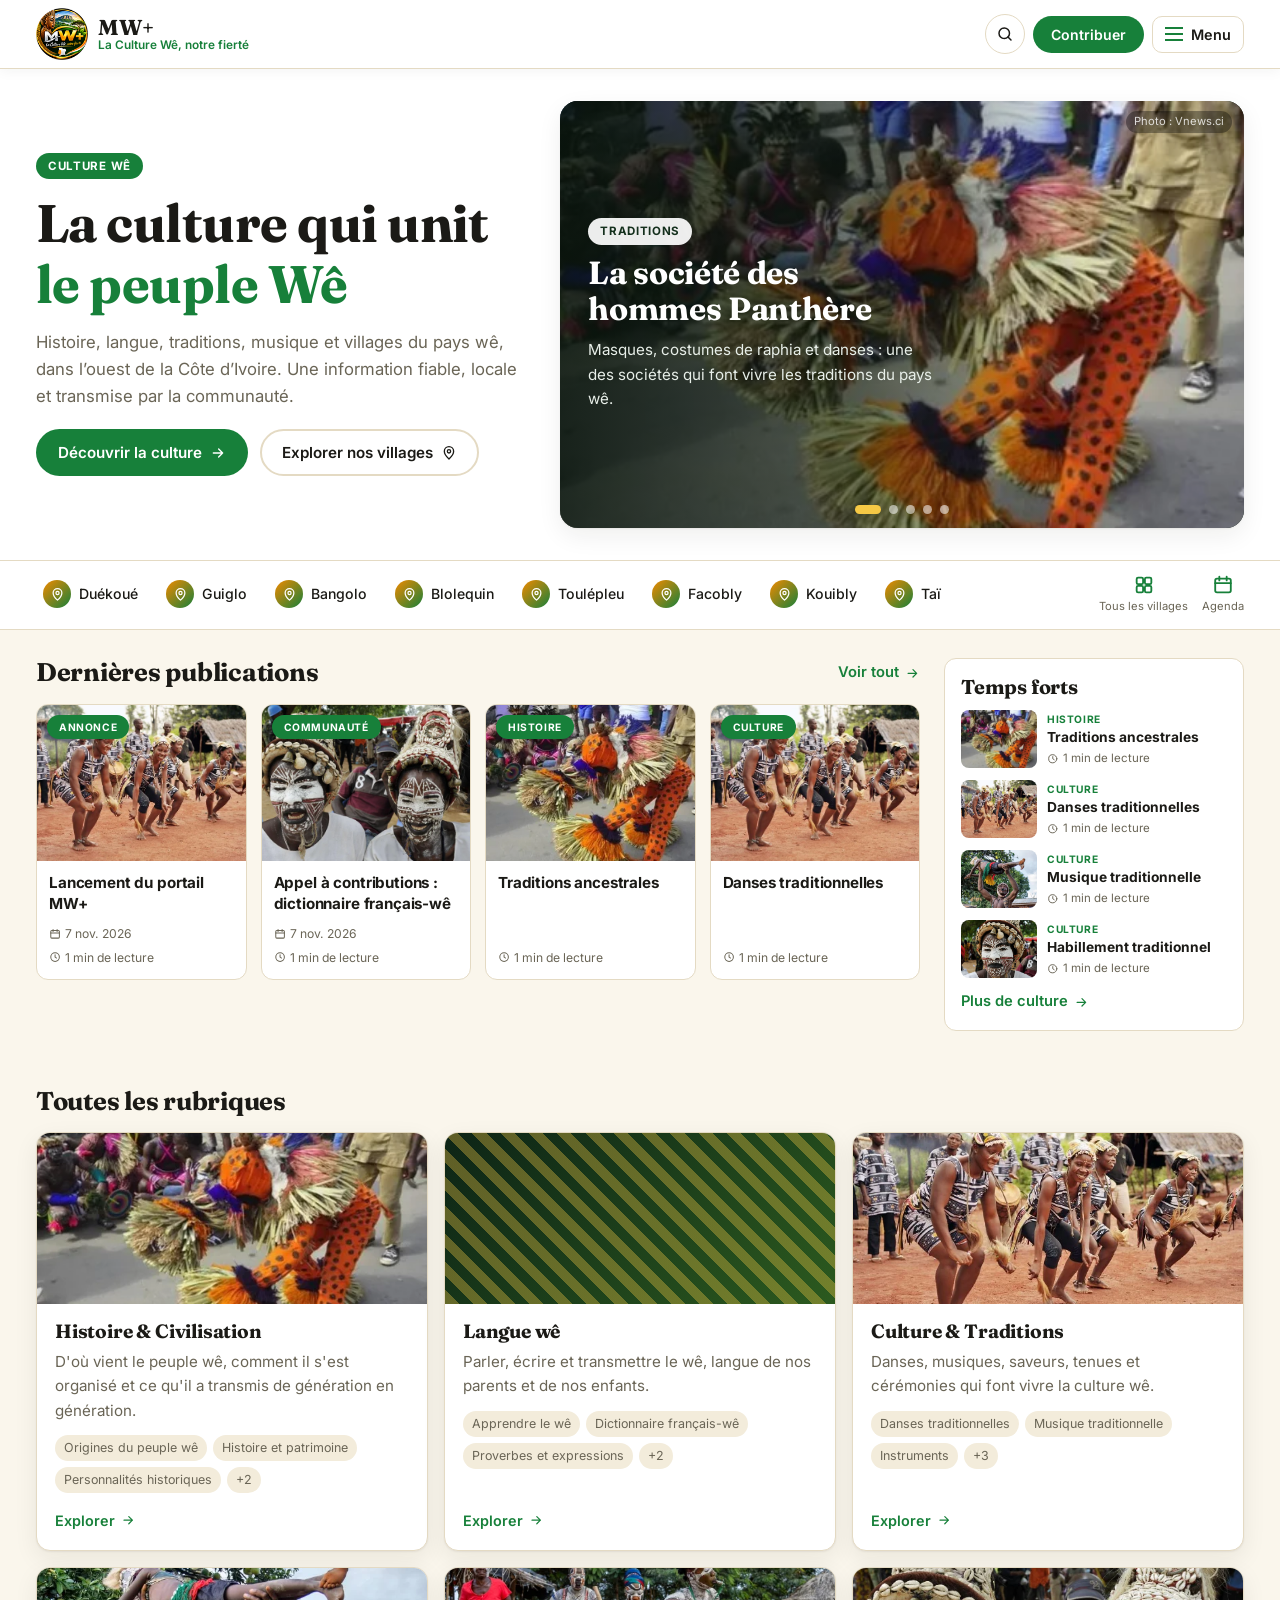
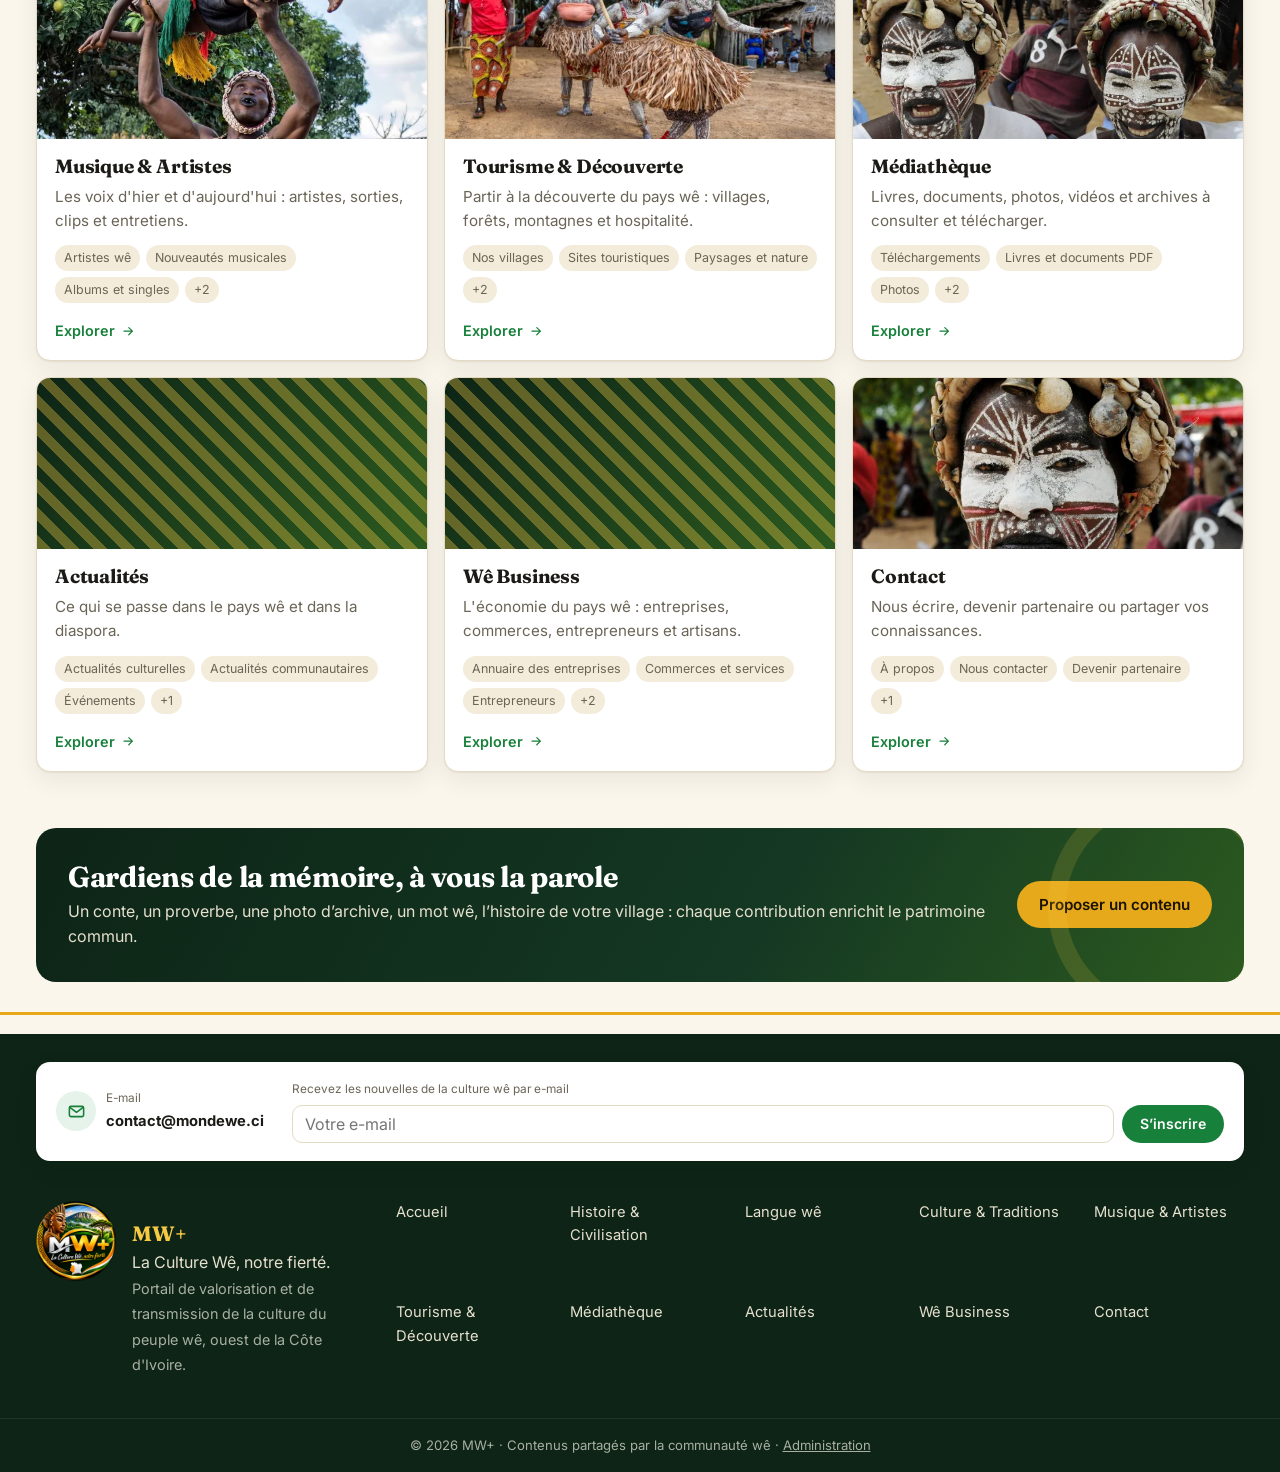
==== index.html @ 01a02a0d "Site MW+ — La Culture Wê, notre fierté Portail culturel du peuple wê, séparé de l'application Histoi" ====
<!doctype html>
<html lang="fr">
<head>
  <meta charset="utf-8">
  <meta name="viewport" content="width=device-width, initial-scale=1">
  <title>MW+ · Portail culturel wê</title>
  <meta name="description" content="MW+ — La Culture Wê, notre fierté. Histoire, langue, traditions, musique, tourisme, médiathèque, actualités et annuaire du peuple wê de Côte d'Ivoire.">
  <meta name="theme-color" content="#17703a">
  <meta property="og:title" content="MW+ · Portail culturel wê">
  <meta property="og:description" content="La Culture Wê, notre fierté.">
  <meta property="og:image" content="assets/logo-512.png">
  <link rel="icon" type="image/png" href="assets/logo-96.png">
  <link rel="apple-touch-icon" href="assets/logo-192.png">
  <link rel="manifest" href="manifest.webmanifest">
  <link rel="preconnect" href="https://fonts.googleapis.com">
  <link rel="preconnect" href="https://fonts.gstatic.com" crossorigin>
  <link href="https://fonts.googleapis.com/css2?family=Fraunces:opsz,wght@9..144,600;9..144,800&family=Inter:wght@400;500;600;700&display=swap" rel="stylesheet">
  <link rel="stylesheet" href="styles.css">
</head>
<body>
  <a class="skip" href="#main">Aller au contenu</a>

  <header class="topbar">
    <div class="topbar__inner">
      <a class="brand" href="#accueil" aria-label="MW+, retour à l’accueil">
        <img src="assets/logo-96.png" alt="" width="52" height="52">
        <span class="brand__text"><strong>MW+</strong><small>La Culture Wê, notre fierté</small></span>
      </a>
      <nav id="nav" class="nav" aria-label="Menu principal"></nav>
      <div class="topbar__actions">
        <a class="icon-btn" href="#recherche" aria-label="Rechercher sur le site"><svg viewBox="0 0 24 24" aria-hidden="true"><circle cx="11" cy="11" r="7"/><path d="m20 20-4-4"/></svg></a>
        <a class="btn btn--brand btn--sm topbar__cta" href="#contact--proposer">Contribuer</a>
        <button class="menu-btn" aria-expanded="false" aria-controls="nav" type="button">
          <span class="menu-btn__bars" aria-hidden="true"></span><span class="menu-btn__label">Menu</span>
        </button>
      </div>
    </div>
  </header>

  <main id="main" tabindex="-1"></main>

  <footer class="footer">
    <div class="wrap"><div class="contactbar" id="contactbar"></div></div>
    <div class="footer__inner">
      <div class="footer__brand">
        <img src="assets/logo-192.png" alt="Logo MW+" width="96" height="96" loading="lazy">
        <p><strong>MW+</strong><br>La Culture Wê, notre fierté.<br><span class="muted">Portail de valorisation et de transmission de la culture du peuple wê, ouest de la Côte d'Ivoire.</span></p>
      </div>
      <div class="footer__links" id="footer-links"></div>
    </div>
    <p class="footer__copy">© <span id="year"></span> MW+ · Contenus partagés par la communauté wê · <a href="admin/">Administration</a></p>
  </footer>

  <!-- Déclaration des formulaires pour Netlify Forms (les vrais formulaires sont affichés par app.js) -->
  <div hidden>
    <form name="contact" data-netlify="true" netlify-honeypot="bot-field"><input name="bot-field"><input name="nom"><input name="email"><input name="sujet"><textarea name="message"></textarea></form>
    <form name="partenaire" data-netlify="true" netlify-honeypot="bot-field"><input name="bot-field"><input name="structure"><input name="contact"><input name="email"><input name="telephone"><input name="partenariat"><input name="ville"><textarea name="projet"></textarea></form>
    <form name="contenu" data-netlify="true" netlify-honeypot="bot-field"><input name="bot-field"><input name="nom"><input name="contact"><input name="sujet"><input name="rubrique"><input name="village"><input name="source"><textarea name="contribution"></textarea><input name="accord"></form>
    <form name="newsletter" data-netlify="true" netlify-honeypot="bot-field"><input name="bot-field"><input name="email"></form>
  </div>

  <script src="app.js"></script>
</body>
</html>
---- styles.css ----
/* MW+ · Portail culturel wê — couleurs tirées du logo :
   vert forêt, or, orange-blanc-vert de la Côte d'Ivoire, bois sculpté. */
:root {
  --forest: #0d2416;
  --forest-2: #143823;
  --green: #1f8a3a;
  --gold: #e7a91c;
  --gold-2: #f6c945;
  --orange: #f08a00;
  --wood: #8a4b22;

  --bg: #faf6ec;
  --surface: #ffffff;
  --surface-2: #f3ecdb;
  --text: #1b1a16;
  --muted: #6a6556;
  --line: #e4dac3;
  --accent: #a86a00;      /* or lisible sur fond clair */
  --link: #17703a;
  --brand: #17803a;        /* vert d’action, comme le vert du logo */
  --brand-soft: #e6f3ea;
  --on-brand: #ffffff;
  --header: #ffffff;
  --shadow: 0 1px 2px rgba(30, 24, 8, .06), 0 8px 24px rgba(30, 24, 8, .07);
  --radius: 14px;
  --maxw: 1240px;
  --serif: "Fraunces", Georgia, serif;
  --sans: "Inter", system-ui, -apple-system, "Segoe UI", Roboto, sans-serif;
}
@media (prefers-color-scheme: dark) {
  :root:not([data-theme="light"]) {
    --bg: #0b1710; --surface: #12241a; --surface-2: #183022; --text: #f1ecdf;
    --muted: #a8b0a2; --line: #26402f; --accent: #f6c945; --link: #7fd49a;
    --shadow: 0 1px 2px rgba(0,0,0,.3), 0 10px 30px rgba(0,0,0,.25);
    --brand: #2f9e52; --brand-soft: #173523; --on-brand: #ffffff; --header: #0f1f15; color-scheme: dark;
  }
}
:root[data-theme="dark"] {
  --bg: #0b1710; --surface: #12241a; --surface-2: #183022; --text: #f1ecdf;
  --muted: #a8b0a2; --line: #26402f; --accent: #f6c945; --link: #7fd49a;
  --shadow: 0 1px 2px rgba(0,0,0,.3), 0 10px 30px rgba(0,0,0,.25);
    --brand: #2f9e52; --brand-soft: #173523; --on-brand: #ffffff; --header: #0f1f15; color-scheme: dark;
}

* { box-sizing: border-box; }
html { scroll-behavior: smooth; -webkit-text-size-adjust: 100%; }
body {
  margin: 0; background: var(--bg); color: var(--text);
  font: 16px/1.6 var(--sans); overflow-x: hidden;
}
img { max-width: 100%; height: auto; display: block; }
a { color: var(--link); }
h1, h2, h3 { font-family: var(--serif); line-height: 1.15; margin: 0 0 .5em; letter-spacing: -.01em; }
.muted { color: var(--muted); }
.skip { position: absolute; left: -999px; top: 8px; background: var(--gold); color: #000; padding: 8px 12px; z-index: 100; border-radius: 8px; }
.skip:focus { left: 8px; }
:focus-visible { outline: 3px solid var(--gold); outline-offset: 2px; }

/* Bande de motifs (inspirée de la frise du logo) */
.band {
  height: 8px;
  background:
    linear-gradient(90deg, var(--orange) 0 33.3%, #fff 33.3% 66.6%, var(--green) 66.6%) bottom / 100% 3px no-repeat,
    repeating-linear-gradient(45deg, var(--gold) 0 6px, var(--forest) 6px 12px) top / 100% 5px no-repeat;
}

/* ---------- En-tête ---------- */
.topbar { position: sticky; top: env(safe-area-inset-top, 0px); z-index: 50; background: var(--header); color: var(--text); border-bottom: 1px solid var(--line); box-shadow: 0 2px 12px rgba(20, 30, 20, .05); }
body::before { content: ""; position: fixed; inset: 0 0 auto; height: env(safe-area-inset-top, 0px); z-index: 60; background: var(--header); }
.topbar__inner {
  max-width: var(--maxw); margin: 0 auto; padding: 8px 16px;
  display: flex; align-items: center; gap: 16px;
}
.brand { display: flex; align-items: center; gap: 10px; color: var(--text); text-decoration: none; flex-shrink: 0; }
.brand img { width: 52px; height: 52px; }
.brand__text { display: flex; flex-direction: column; line-height: 1.1; }
.brand__text strong { font-family: var(--serif); font-size: 1.35rem; color: var(--text); }
.brand__text small { font-size: .74rem; color: var(--brand); font-weight: 600; }

.nav { margin-left: auto; }
.topbar__actions { display: flex; align-items: center; gap: 8px; flex-shrink: 0; }
.icon-btn { width: 40px; height: 40px; border-radius: 50%; display: grid; place-items: center; color: var(--text); border: 1px solid var(--line); background: var(--surface); }
.icon-btn svg { width: 18px; height: 18px; fill: none; stroke: currentColor; stroke-width: 2; stroke-linecap: round; }
.icon-btn:hover { border-color: var(--brand); color: var(--brand); }
.nav > ul { list-style: none; margin: 0; padding: 0; display: flex; gap: 2px; }
.nav li { position: relative; }
.nav__top {
  display: flex; align-items: center; gap: 4px; padding: 10px 7px; border-radius: 8px;
  color: var(--text); text-decoration: none; font-size: .85rem; font-weight: 600; white-space: nowrap;
  background: none; border: 0; cursor: pointer; font-family: inherit;
}
.nav__top:hover, .nav li:focus-within > .nav__top { background: var(--brand-soft); color: var(--brand); }
.nav__top[aria-current="true"] { color: var(--brand); box-shadow: inset 0 -2px 0 var(--brand); }
.nav__caret { width: 7px; height: 7px; border-right: 2px solid currentColor; border-bottom: 2px solid currentColor; transform: rotate(45deg) translateY(-2px); opacity: .7; }
.nav__sub {
  list-style: none; margin: 0; padding: 8px; position: absolute; top: 100%; left: 0; min-width: 240px;
  background: var(--surface); color: var(--text); border-radius: 12px; box-shadow: var(--shadow);
  border-top: 3px solid var(--brand); opacity: 0; visibility: hidden; transform: translateY(6px);
  transition: .15s ease;
}
.nav li:last-child .nav__sub, .nav li:nth-last-child(2) .nav__sub { left: auto; right: 0; }
.nav li:hover > .nav__sub, .nav li:focus-within > .nav__sub, .nav li.open > .nav__sub { opacity: 1; visibility: visible; transform: none; }
.nav__sub a { display: block; padding: 8px 12px; border-radius: 8px; color: var(--text); text-decoration: none; font-size: .92rem; }
.nav__sub a:hover, .nav__sub a[aria-current="page"] { background: var(--surface-2); color: var(--accent); }

.menu-btn {
  display: none; align-items: center; gap: 8px; background: var(--surface); color: var(--text);
  border: 1px solid var(--line); border-radius: 10px; padding: 9px 12px; font: 600 .9rem var(--sans); cursor: pointer;
}
.menu-btn__bars, .menu-btn__bars::before, .menu-btn__bars::after {
  display: block; width: 18px; height: 2px; background: var(--brand); position: relative; content: ""; transition: .2s;
}
.menu-btn__bars::before { position: absolute; top: -6px; }
.menu-btn__bars::after { position: absolute; top: 6px; }
.menu-btn[aria-expanded="true"] .menu-btn__bars { background: transparent; }
.menu-btn[aria-expanded="true"] .menu-btn__bars::before { top: 0; transform: rotate(45deg); }
.menu-btn[aria-expanded="true"] .menu-btn__bars::after { top: 0; transform: rotate(-45deg); }

@media (max-width: 1300px) {
  .menu-btn { display: flex; }
  .nav__top { color: #f1ecdf; }
  .nav__top:hover, .nav li:focus-within > .nav__top { background: var(--forest-2); color: var(--gold-2); }
  .nav__top[aria-current="true"] { color: var(--gold-2); box-shadow: none; }
  .topbar__actions { margin-left: auto; }
  .nav {
    position: fixed; inset: calc(69px + env(safe-area-inset-top, 0px)) 0 0 0; background: var(--forest); overflow-y: auto;
    padding: 8px 16px 40px; display: none;
  }
  .nav.is-open { display: block; }
  .nav > ul { flex-direction: column; gap: 0; max-width: 640px; margin: 0 auto; }
  .nav > ul > li { border-bottom: 1px solid rgba(255,255,255,.08); }
  .nav__top { width: 100%; justify-content: space-between; font-size: 1rem; padding: 14px 4px; }
  .nav__sub {
    position: static; opacity: 1; visibility: visible; transform: none; display: none;
    background: transparent; box-shadow: none; border: 0; padding: 0 0 10px 12px; min-width: 0;
  }
  .nav li:hover > .nav__sub, .nav li:focus-within > .nav__sub { display: none; }
  .nav li.open > .nav__sub { display: block; }
  .nav li.open .nav__caret { transform: rotate(-135deg); }
  .nav__sub a { color: #e6e0cf; }
  .nav__sub a:hover, .nav__sub a[aria-current="page"] { background: var(--forest-2); color: var(--gold-2); }
}
body.nav-open { overflow: hidden; }

/* ---------- Mise en page ---------- */
main { outline: none; min-height: 60vh; }
.wrap { max-width: var(--maxw); margin: 0 auto; padding: 0 16px; }
.section { padding: 48px 0; }
.eyebrow { text-transform: uppercase; letter-spacing: .12em; font-size: .75rem; font-weight: 700; color: var(--accent); margin: 0 0 8px; }

/* Héros d'accueil */
.hero {
  position: relative; color: #fff; overflow: hidden;
  background:
    radial-gradient(1000px 500px at 85% 20%, rgba(246,201,69,.18), transparent 60%),
    radial-gradient(700px 400px at 10% 100%, rgba(31,138,58,.35), transparent 60%),
    var(--forest);
}
.hero::after {
  content: ""; position: absolute; inset: auto 0 0 0; height: 40px; opacity: .25;
  background: repeating-linear-gradient(135deg, var(--gold) 0 8px, transparent 8px 16px);
}
.hero__inner { max-width: var(--maxw); margin: 0 auto; padding: 56px 16px 72px; display: grid; grid-template-columns: 1.2fr 1fr; gap: 40px; align-items: center; }
.hero h1 { font-size: clamp(2.2rem, 5vw, 3.8rem); margin-bottom: 16px; }
.hero h1 em { font-style: normal; color: var(--gold-2); }
.hero p.lead { font-size: 1.15rem; color: #e6e0cf; max-width: 36em; }
.hero__logo { justify-self: center; width: min(420px, 100%); filter: drop-shadow(0 20px 40px rgba(0,0,0,.45)); }
.hero__actions { display: flex; flex-wrap: wrap; gap: 12px; margin-top: 24px; }

.btn {
  display: inline-flex; align-items: center; gap: 8px; padding: 12px 20px; border-radius: 999px;
  font: 600 .95rem var(--sans); text-decoration: none; cursor: pointer; border: 2px solid transparent;
}
.btn--gold { background: var(--gold); color: #1b1300; }
.btn--gold:hover { background: var(--gold-2); }
.btn--ghost { border-color: rgba(255,255,255,.5); color: #fff; }
.btn--ghost:hover { border-color: var(--gold-2); color: var(--gold-2); }
.btn--line { border-color: var(--line); color: var(--text); background: var(--surface); }
.btn--line:hover { border-color: var(--accent); color: var(--accent); }

/* Cartes */
.grid { display: grid; gap: 16px; grid-template-columns: repeat(auto-fill, minmax(250px, 1fr)); }
.card {
  background: var(--surface); border: 1px solid var(--line); border-radius: var(--radius);
  padding: 20px; box-shadow: var(--shadow); text-decoration: none; color: var(--text);
  display: flex; flex-direction: column; gap: 8px; transition: transform .15s, border-color .15s;
}
a.card:hover { transform: translateY(-3px); border-color: var(--gold); }
.card h3 { font-size: 1.2rem; margin: 0; }
.card p { margin: 0; color: var(--muted); font-size: .95rem; }
.card__num {
  width: 40px; height: 40px; border-radius: 10px; display: grid; place-items: center;
  font: 800 1rem var(--serif); color: #1b1300; background: linear-gradient(135deg, var(--gold-2), var(--orange));
}
.card__more { margin-top: auto; padding-top: 8px; color: var(--accent); font-weight: 600; font-size: .9rem; }
.chips { display: flex; flex-wrap: wrap; gap: 6px; margin-top: 4px; }
.chip { font-size: .78rem; padding: 3px 9px; border-radius: 999px; background: var(--surface-2); color: var(--muted); }

/* En-tête de rubrique */
.pagehead { background: var(--forest); color: #fff; }
.pagehead .wrap { padding-top: 36px; padding-bottom: 36px; }
.pagehead h1 { font-size: clamp(1.8rem, 4vw, 2.8rem); margin: 0 0 8px; }
.pagehead p { color: #e6e0cf; margin: 0; max-width: 46em; font-size: 1.08rem; }
.pagehead .eyebrow { color: var(--gold-2); }
.crumbs { font-size: .85rem; margin-bottom: 12px; color: #cfc8b4; }
.crumbs a { color: #cfc8b4; }
.crumbs a:hover { color: var(--gold-2); }

/* Page à deux colonnes : sous-menu + article */
.layout { display: grid; grid-template-columns: 250px minmax(0, 1fr); gap: 32px; padding: 32px 16px 56px; max-width: var(--maxw); margin: 0 auto; }
.sidenav { position: sticky; top: 100px; align-self: start; }
.sidenav h2 { font-size: 1rem; font-family: var(--sans); text-transform: uppercase; letter-spacing: .08em; color: var(--muted); }
.sidenav ul { list-style: none; margin: 0; padding: 0; border-left: 2px solid var(--line); }
.sidenav a { display: block; padding: 8px 14px; margin-left: -2px; border-left: 2px solid transparent; color: var(--text); text-decoration: none; font-size: .95rem; }
.sidenav a:hover { color: var(--accent); }
.sidenav a[aria-current="page"] { border-left-color: var(--gold); color: var(--accent); font-weight: 600; background: var(--surface-2); }
@media (max-width: 860px) {
  .layout { grid-template-columns: minmax(0, 1fr); gap: 20px; }
  .sidenav { min-width: 0; }
  .sidenav { position: static; }
  .sidenav h2 { display: none; }
  .sidenav ul { display: flex; gap: 8px; overflow-x: auto; border: 0; padding-bottom: 4px; scrollbar-width: thin; }
  .sidenav a { white-space: nowrap; border: 1px solid var(--line); border-radius: 999px; padding: 6px 14px; margin: 0; background: var(--surface); }
  .sidenav a[aria-current="page"] { border-color: var(--gold); }
}

.article { max-width: 760px; min-width: 0; }
.article h2 { font-size: 1.9rem; }
.article .chapo { font-size: 1.15rem; color: var(--muted); margin-top: 0; }
.article p { margin: 0 0 1em; }
.notice {
  display: flex; gap: 12px; align-items: flex-start; margin: 24px 0; padding: 16px 18px;
  border-radius: var(--radius); background: var(--surface-2); border-left: 4px solid var(--orange);
}
.notice p { margin: 0; }
.notice strong { display: block; margin-bottom: 2px; }

/* Recherche, listes */
.search { display: flex; gap: 8px; margin: 16px 0 20px; flex-wrap: wrap; }
.input, .select, textarea.input {
  width: 100%; padding: 12px 14px; border: 1px solid var(--line); border-radius: 10px;
  background: var(--surface); color: var(--text); font: 1rem var(--sans);
}
.search .input { flex: 1 1 240px; width: auto; }
.search .select { flex: 0 1 200px; width: auto; }
.input:focus, .select:focus { border-color: var(--gold); outline: none; box-shadow: 0 0 0 3px rgba(231,169,28,.25); }
.empty { text-align: center; padding: 32px 16px; border: 2px dashed var(--line); border-radius: var(--radius); color: var(--muted); }
.empty strong { display: block; color: var(--text); font-family: var(--serif); font-size: 1.2rem; margin-bottom: 6px; }

.dict { width: 100%; border-collapse: collapse; background: var(--surface); border-radius: var(--radius); overflow: hidden; }
.dict th, .dict td { text-align: left; padding: 10px 12px; border-bottom: 1px solid var(--line); vertical-align: top; }
.dict th { background: var(--surface-2); font-size: .8rem; text-transform: uppercase; letter-spacing: .06em; color: var(--muted); }
.dict td.we { font-weight: 700; color: var(--accent); }
.table-scroll { overflow-x: auto; }

.news { display: grid; gap: 16px; }
.news__item { display: grid; grid-template-columns: 84px 1fr; gap: 16px; background: var(--surface); border: 1px solid var(--line); border-radius: var(--radius); padding: 16px; }
.news__date { text-align: center; border-radius: 10px; background: var(--forest); color: #fff; padding: 8px 4px; align-self: start; }
.news__date b { display: block; font: 800 1.6rem/1 var(--serif); color: var(--gold-2); }
.news__date span { font-size: .75rem; text-transform: uppercase; letter-spacing: .06em; }
.news__item h3 { font-size: 1.15rem; margin: 0 0 4px; }
.news__item p { margin: 4px 0 0; color: var(--muted); }
.tag { display: inline-block; font-size: .72rem; font-weight: 700; text-transform: uppercase; letter-spacing: .06em; color: var(--accent); }

/* Formulaires */
.form { display: grid; gap: 14px; background: var(--surface); padding: 20px; border: 1px solid var(--line); border-radius: var(--radius); box-shadow: var(--shadow); }
.form label { display: grid; gap: 6px; font-weight: 600; font-size: .92rem; }
.form .row { display: grid; grid-template-columns: 1fr 1fr; gap: 14px; }
@media (max-width: 560px) { .form .row { grid-template-columns: 1fr; } }
.form .hint { font-weight: 400; color: var(--muted); font-size: .85rem; }
.form__ok { padding: 12px 14px; border-radius: 10px; background: rgba(31,138,58,.12); border: 1px solid var(--green); }

/* Accueil : bandeau citation / contribution */
.cta {
  border-radius: 20px; padding: 32px; color: #fff; display: grid; grid-template-columns: 1fr auto; gap: 24px; align-items: center;
  background: linear-gradient(120deg, var(--forest) 0%, var(--forest-2) 60%, #2c5a1f 100%);
  position: relative; overflow: hidden;
}
.cta::before { content: ""; position: absolute; right: -40px; top: -40px; width: 200px; height: 200px; border-radius: 50%; border: 18px solid rgba(246,201,69,.15); }
.cta h2 { font-size: 1.8rem; margin-bottom: 6px; }
.cta p { color: #e6e0cf; margin: 0; }
@media (max-width: 720px) { .cta { grid-template-columns: 1fr; padding: 24px; } }

.split { display: grid; grid-template-columns: 1fr 1fr; gap: 32px; align-items: start; }
@media (max-width: 860px) {
  .hero__inner { grid-template-columns: 1fr; padding-top: 32px; text-align: left; }
  .hero__logo { width: min(280px, 70vw); order: -1; }
  .split { grid-template-columns: 1fr; }
}
.section__head { display: flex; justify-content: space-between; align-items: end; gap: 16px; margin-bottom: 20px; flex-wrap: wrap; }
.section__head h2 { font-size: clamp(1.6rem, 3vw, 2.2rem); margin: 0; }

/* ---------- Pied de page ---------- */
.footer { background: var(--forest); color: #e6e0cf; margin-top: 24px; }
.footer__inner { max-width: var(--maxw); margin: 0 auto; padding: 40px 16px 24px; display: grid; grid-template-columns: 320px 1fr; gap: 40px; }
.footer__brand { display: flex; gap: 16px; align-items: flex-start; }
.footer__brand img { width: 80px; height: 80px; flex-shrink: 0; }
.footer__brand strong { color: var(--gold-2); font-family: var(--serif); font-size: 1.3rem; }
.footer .muted { color: #a8b0a2; font-size: .9rem; }
.footer__links { display: grid; grid-template-columns: repeat(auto-fill, minmax(150px, 1fr)); gap: 8px 24px; }
.footer__links a { color: #e6e0cf; text-decoration: none; font-size: .92rem; }
.footer__links a:hover { color: var(--gold-2); }
.footer__copy { text-align: center; font-size: .82rem; color: #a8b0a2; padding: 16px; margin: 0; border-top: 1px solid rgba(255,255,255,.08); }
@media (max-width: 760px) { .footer__inner { grid-template-columns: 1fr; } }
.form__ok { display: grid; gap: 12px; }
.form__ok p { margin: 0; }
.form__actions { display: flex; flex-wrap: wrap; gap: 10px; }
.sel { user-select: all; }
@media (prefers-reduced-motion: reduce) { * { transition: none !important; scroll-behavior: auto !important; } }
[hidden] { display: none !important; }
.hp { position: absolute; left: -9999px; }
.form__sent { display: grid; gap: 10px; justify-items: start; padding: 8px 0; }
.form__sent strong { font-family: var(--serif); font-size: 1.3rem; color: var(--link); }
.form__sent p { margin: 0; color: var(--muted); }
.figure { margin: 0 0 20px; }
.figure img { border-radius: var(--radius); width: 100%; }
.news__img { margin-top: 10px; border-radius: 10px; max-height: 260px; object-fit: cover; width: 100%; }

/* ===== Mise en page « portail d'actualités » ===== */
.ico { width: 1em; height: 1em; fill: none; stroke: currentColor; stroke-width: 2; stroke-linecap: round; stroke-linejoin: round; flex-shrink: 0; vertical-align: -.12em; }
.btn--brand { background: var(--brand); color: var(--on-brand); }
.btn--brand:hover { filter: brightness(1.08); }
.btn--sm { padding: 8px 16px; font-size: .88rem; }
.btn .ico { width: 1.05em; height: 1.05em; }
.pill { display: inline-block; padding: 4px 12px; border-radius: 999px; background: var(--brand); color: var(--on-brand); font-size: .72rem; font-weight: 700; text-transform: uppercase; letter-spacing: .06em; }
.pill--light { background: rgba(255,255,255,.92); color: #14301d; }
.section--tight { padding: 28px 0; }
.link-more { display: inline-flex; align-items: center; gap: 6px; color: var(--brand); font-weight: 600; font-size: .92rem; text-decoration: none; }
.link-more:hover { text-decoration: underline; }
.section__head h2 { font-size: clamp(1.3rem, 2.4vw, 1.6rem); }
.section__head { align-items: center; margin-bottom: 16px; }

/* Héros : texte + carrousel */
.hero2 { background: var(--surface); border-bottom: 1px solid var(--line); }
.hero2__grid { display: grid; grid-template-columns: minmax(0, .9fr) minmax(0, 1.25fr); gap: 32px; align-items: center; padding-block: 32px; }
.hero2__text { display: grid; gap: 14px; justify-items: start; min-width: 0; }
.hero2 h1 { font-size: clamp(2rem, 4.4vw, 3.3rem); margin: 0; text-wrap: balance; }
.hero2 h1 em { font-style: normal; color: var(--brand); display: block; }
.hero2 .lead { color: var(--muted); font-size: 1.05rem; margin: 0; max-width: 34em; }
.hero2 .hero__actions { margin-top: 6px; }

.slider { position: relative; border-radius: 18px; overflow: hidden; aspect-ratio: 16 / 10; max-width: 100%; background: var(--forest); box-shadow: var(--shadow); }
.slider--logo { display: grid; place-items: center; }
.slider--logo img { width: 70%; }
.slide { position: absolute; inset: 0; color: #fff; text-decoration: none; opacity: 0; visibility: hidden; transition: opacity .6s ease, visibility .6s; }
.slide.is-active { opacity: 1; visibility: visible; }
.slide img { width: 100%; height: 100%; object-fit: cover; }
.slide__shade { position: absolute; inset: 0; background: linear-gradient(90deg, rgba(8,20,12,.86) 0%, rgba(8,20,12,.55) 45%, rgba(8,20,12,0) 80%); }
.slide__text { position: absolute; left: 0; top: 0; bottom: 0; width: min(60%, 420px); padding: 28px; display: flex; flex-direction: column; justify-content: center; align-items: flex-start; gap: 10px; }
.slide__text h2 { font-size: clamp(1.3rem, 2.6vw, 2rem); margin: 0; text-wrap: balance; }
.slide__text p { margin: 0; font-size: .95rem; color: #e8efe9; }
.slide__credit { position: absolute; right: 12px; top: 10px; font-size: .7rem; color: rgba(255,255,255,.8); background: rgba(0,0,0,.35); padding: 2px 8px; border-radius: 999px; }
.slider__dots { position: absolute; left: 0; right: 0; bottom: 14px; display: flex; justify-content: center; gap: 8px; }
.slider__dots button { width: 9px; height: 9px; border-radius: 999px; border: 0; padding: 0; background: rgba(255,255,255,.55); cursor: pointer; transition: width .2s; }
.slider__dots button[aria-current="true"] { width: 26px; background: var(--gold-2); }
.slider__nav { position: absolute; top: 50%; transform: translateY(-50%); width: 38px; height: 38px; border-radius: 50%; border: 0; background: rgba(255,255,255,.85); color: #14301d; display: grid; place-items: center; cursor: pointer; opacity: 0; transition: opacity .2s; }
.slider__nav .ico { width: 18px; height: 18px; }
.slider:hover .slider__nav, .slider__nav:focus-visible { opacity: 1; }
.slider__nav--prev { left: 10px; } .slider__nav--next { right: 10px; }

/* Bande des villes */
.villes { background: var(--surface); border-bottom: 1px solid var(--line); }
.villes__row { display: flex; align-items: center; gap: 16px; padding-block: 12px; }
.villes__list { list-style: none; margin: 0; padding: 0 0 2px; display: flex; gap: 8px; overflow-x: auto; flex: 1; min-width: 0; scrollbar-width: none; }
.villes__list a { display: inline-flex; align-items: center; gap: 8px; padding: 6px 12px 6px 6px; border-radius: 999px; color: var(--text); text-decoration: none; font-size: .88rem; font-weight: 500; white-space: nowrap; border: 1px solid transparent; }
.villes__list a:hover { border-color: var(--line); background: var(--bg); }
.villes__pin { width: 28px; height: 28px; border-radius: 50%; display: grid; place-items: center; color: #fff; background: linear-gradient(135deg, var(--orange), var(--brand)); }
.villes__pin .ico { width: 15px; height: 15px; }
.villes__links { display: flex; gap: 14px; flex-shrink: 0; }
.villes__links a { display: grid; justify-items: center; gap: 2px; font-size: .7rem; color: var(--muted); text-decoration: none; }
.villes__links .ico { width: 22px; height: 22px; color: var(--brand); }
.villes__links a:hover { color: var(--brand); }

/* Publications + temps forts */
.layout2 { display: grid; grid-template-columns: minmax(0, 1fr) 300px; gap: 24px; align-items: start; }
.layout2__main { min-width: 0; }
.pubs { display: grid; grid-template-columns: repeat(auto-fill, minmax(190px, 1fr)); gap: 14px; }
.pub { display: flex; flex-direction: column; background: var(--surface); border: 1px solid var(--line); border-radius: 12px; overflow: hidden; color: var(--text); text-decoration: none; transition: transform .15s, box-shadow .15s; }
.pub:hover { transform: translateY(-3px); box-shadow: var(--shadow); }
.pub__media { position: relative; aspect-ratio: 4 / 3; background: var(--surface-2); max-width: 100%; }
.pub__media img { width: 100%; height: 100%; object-fit: cover; }
.pub__media .pill { position: absolute; left: 10px; top: 10px; font-size: .64rem; }
.pub__body { display: flex; flex-direction: column; gap: 10px; padding: 12px; flex: 1; }
.pub h3 { font-family: var(--sans); font-size: .95rem; font-weight: 700; line-height: 1.35; margin: 0; }
.pub__meta { margin-top: auto; display: flex; flex-wrap: wrap; gap: 4px 12px; color: var(--muted); font-size: .76rem; }
.pub__meta span { display: inline-flex; align-items: center; gap: 4px; }

.forts { background: var(--surface); border: 1px solid var(--line); border-radius: 12px; padding: 16px; display: grid; gap: 12px; }
.forts h2 { font-size: 1.25rem; margin: 0; }
.forts ul { list-style: none; margin: 0; padding: 0; display: grid; gap: 12px; }
.forts li a { display: grid; grid-template-columns: 76px minmax(0, 1fr); gap: 10px; color: var(--text); text-decoration: none; align-items: center; }
.forts li img { width: 76px; height: 58px; object-fit: cover; border-radius: 8px; }
.forts li span { display: grid; gap: 2px; min-width: 0; }
.forts li b { font-size: .86rem; line-height: 1.3; }
.forts li small { color: var(--muted); font-size: .72rem; display: inline-flex; gap: 4px; align-items: center; }
.forts li a:hover b { color: var(--brand); }
.forts .tag { font-size: .64rem; color: var(--brand); }

/* Cartes de rubriques illustrées */
.grid--rubriques { grid-template-columns: repeat(auto-fill, minmax(240px, 1fr)); }
.card--rubrique { padding: 0; overflow: hidden; gap: 0; }
.card__media { display: block; aspect-ratio: 16 / 7; background: linear-gradient(135deg, var(--forest), var(--forest-2)); max-width: 100%; }
.card__media img { width: 100%; height: 100%; object-fit: cover; }
.card__body { display: flex; flex-direction: column; gap: 8px; padding: 16px 18px 18px; flex: 1; }
.card__more { display: inline-flex; align-items: center; gap: 6px; color: var(--brand); }

/* Barre de contact du pied de page */
.footer { background: var(--forest); padding-top: 28px; }
.contactbar { display: flex; flex-wrap: wrap; align-items: center; gap: 16px 28px; background: var(--surface); color: var(--text); border-radius: 14px; padding: 18px 20px; box-shadow: var(--shadow); }
.contactbar__item { display: flex; align-items: center; gap: 10px; min-width: 0; }
.contactbar__item small, .contactbar__social small, .newsletter label { display: block; font-size: .74rem; color: var(--muted); }
.contactbar__item a, .contactbar__item b { color: var(--text); font-weight: 700; font-size: .92rem; text-decoration: none; overflow-wrap: anywhere; }
.contactbar__ico { width: 40px; height: 40px; border-radius: 50%; display: grid; place-items: center; background: var(--brand-soft); color: var(--brand); flex-shrink: 0; }
.contactbar__ico .ico { width: 19px; height: 19px; }
.newsletter { flex: 1 1 300px; display: grid; gap: 6px; min-width: 0; }
.newsletter__row { display: flex; gap: 8px; }
.newsletter__row .input { padding: 8px 12px; min-width: 0; }
.newsletter__msg { color: var(--brand); font-size: .8rem; }
.newsletter__msg:empty { display: none; }
.contactbar__social div { display: flex; gap: 8px; margin-top: 4px; }
.social { width: 34px; height: 34px; border-radius: 50%; display: grid; place-items: center; background: var(--brand-soft); color: var(--brand); font-weight: 800; font-size: .78rem; text-decoration: none; }
.social:hover { background: var(--brand); color: var(--on-brand); }
.footer__copy a { color: inherit; }

.results { list-style: none; margin: 0; padding: 0; display: grid; gap: 10px; }
.results a { display: grid; gap: 2px; padding: 14px 16px; background: var(--surface); border: 1px solid var(--line); border-radius: 12px; color: var(--text); text-decoration: none; }
.results a:hover { border-color: var(--brand); }
.results span:last-child { color: var(--muted); font-size: .9rem; }

@media (max-width: 980px) {
  .layout2 { grid-template-columns: minmax(0, 1fr); }
}
@media (max-width: 860px) {
  .hero2__grid { grid-template-columns: minmax(0, 1fr); padding-block: 20px; gap: 20px; }
  .slide__text { width: 100%; padding: 20px 20px 36px; justify-content: flex-end; }
  .slide__shade { background: linear-gradient(0deg, rgba(8,20,12,.9) 0%, rgba(8,20,12,.5) 55%, rgba(8,20,12,.05) 100%); }
  .slider { aspect-ratio: 4 / 3.4; }
  .slide__text p { display: -webkit-box; -webkit-line-clamp: 2; -webkit-box-orient: vertical; overflow: hidden; }
  .villes__links { display: none; }
}
@media (max-width: 520px) {
  .topbar__cta { display: none; }
  .brand__text small { display: none; }
  .pubs { grid-template-columns: minmax(0, 1fr) minmax(0, 1fr); gap: 10px; }
  .pub h3 { font-size: .86rem; }
  .pub__body { padding: 10px; }
  .menu-btn__label { display: none; }
}

@media (min-width: 1301px) { .nav > ul > li:first-child { display: none; } }

/* Grilles complètes : 4 publications, 9 rubriques en 3 × 3 */
.pubs { grid-template-columns: repeat(4, minmax(0, 1fr)); }
.grid--rubriques { grid-template-columns: repeat(3, minmax(0, 1fr)); }
.card__motif { display: block; width: 100%; height: 100%;
  background: repeating-linear-gradient(45deg, rgba(246,201,69,.35) 0 10px, transparent 10px 20px),
              linear-gradient(135deg, var(--forest), #2c5a1f); }
@media (max-width: 860px) {
  .pubs { grid-template-columns: repeat(2, minmax(0, 1fr)); }
  .grid--rubriques { grid-template-columns: repeat(2, minmax(0, 1fr)); }
}
@media (max-width: 560px) { .grid--rubriques { grid-template-columns: minmax(0, 1fr); } }
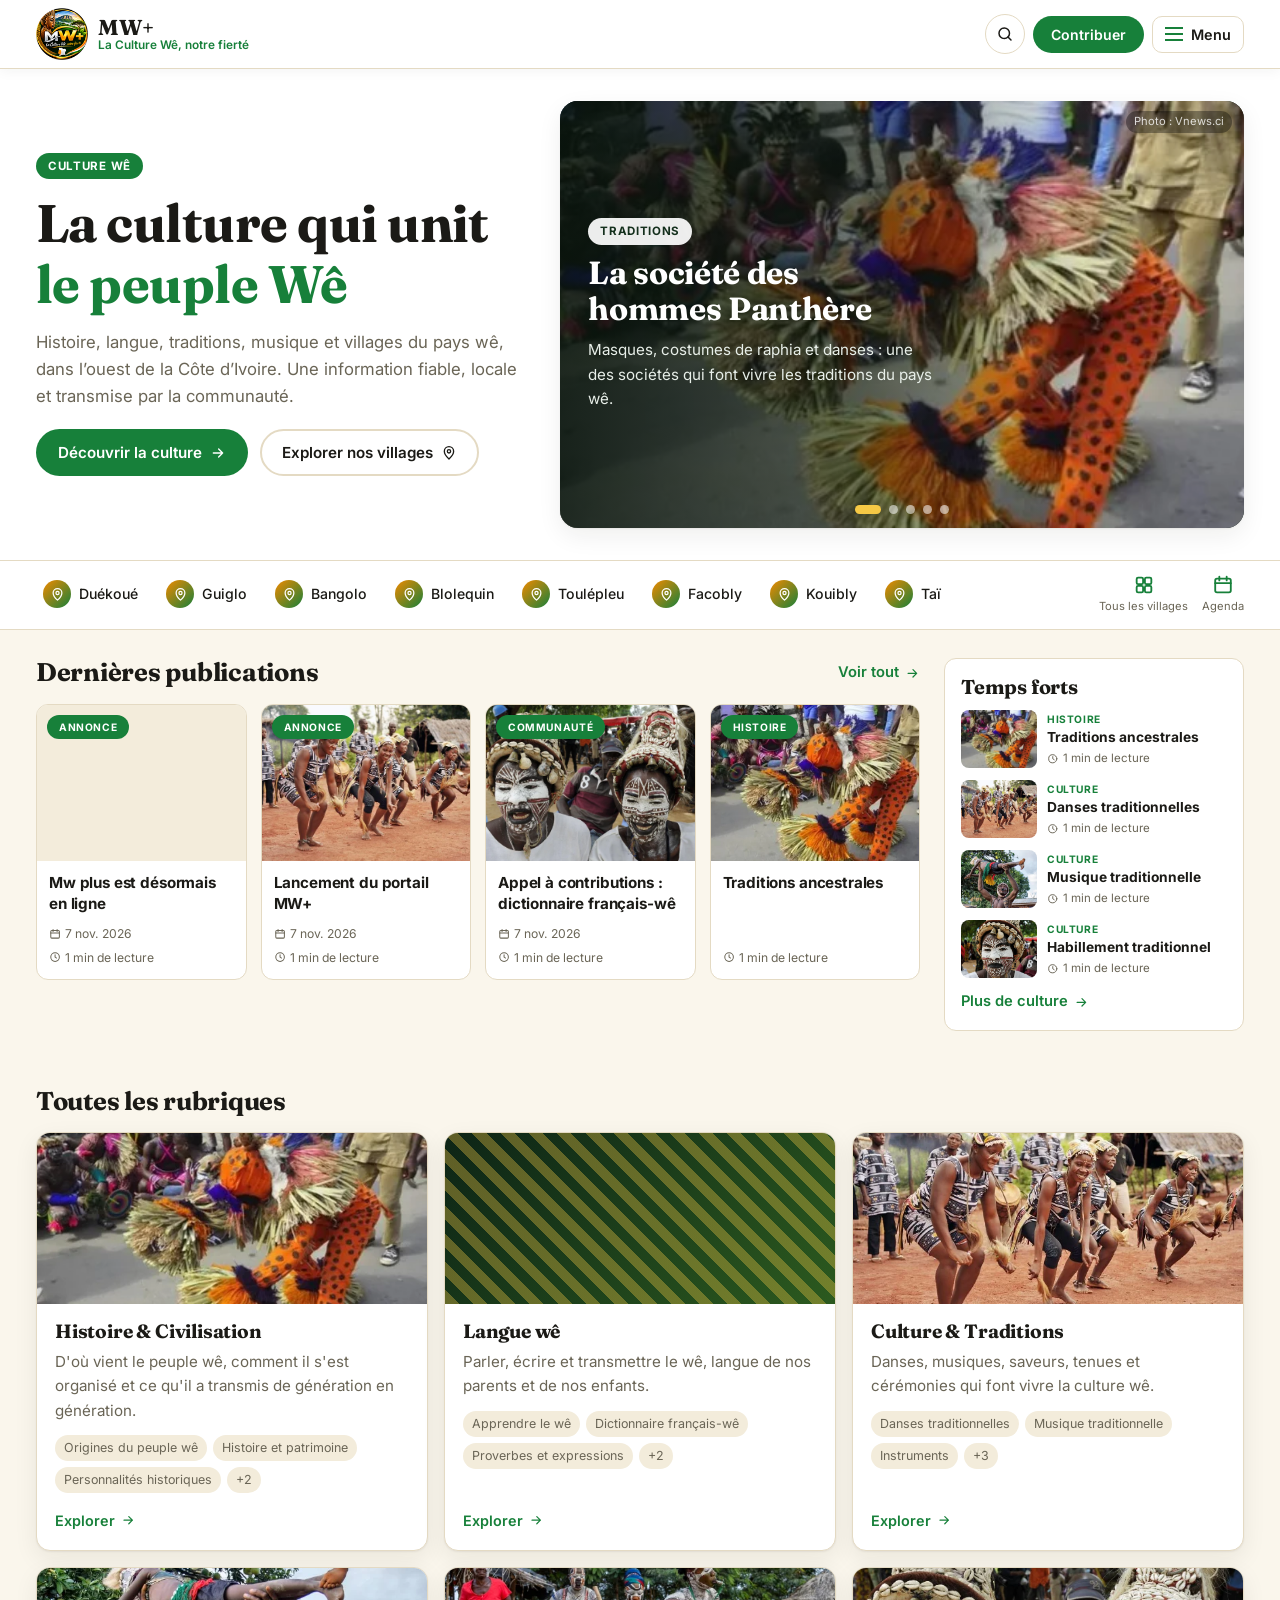
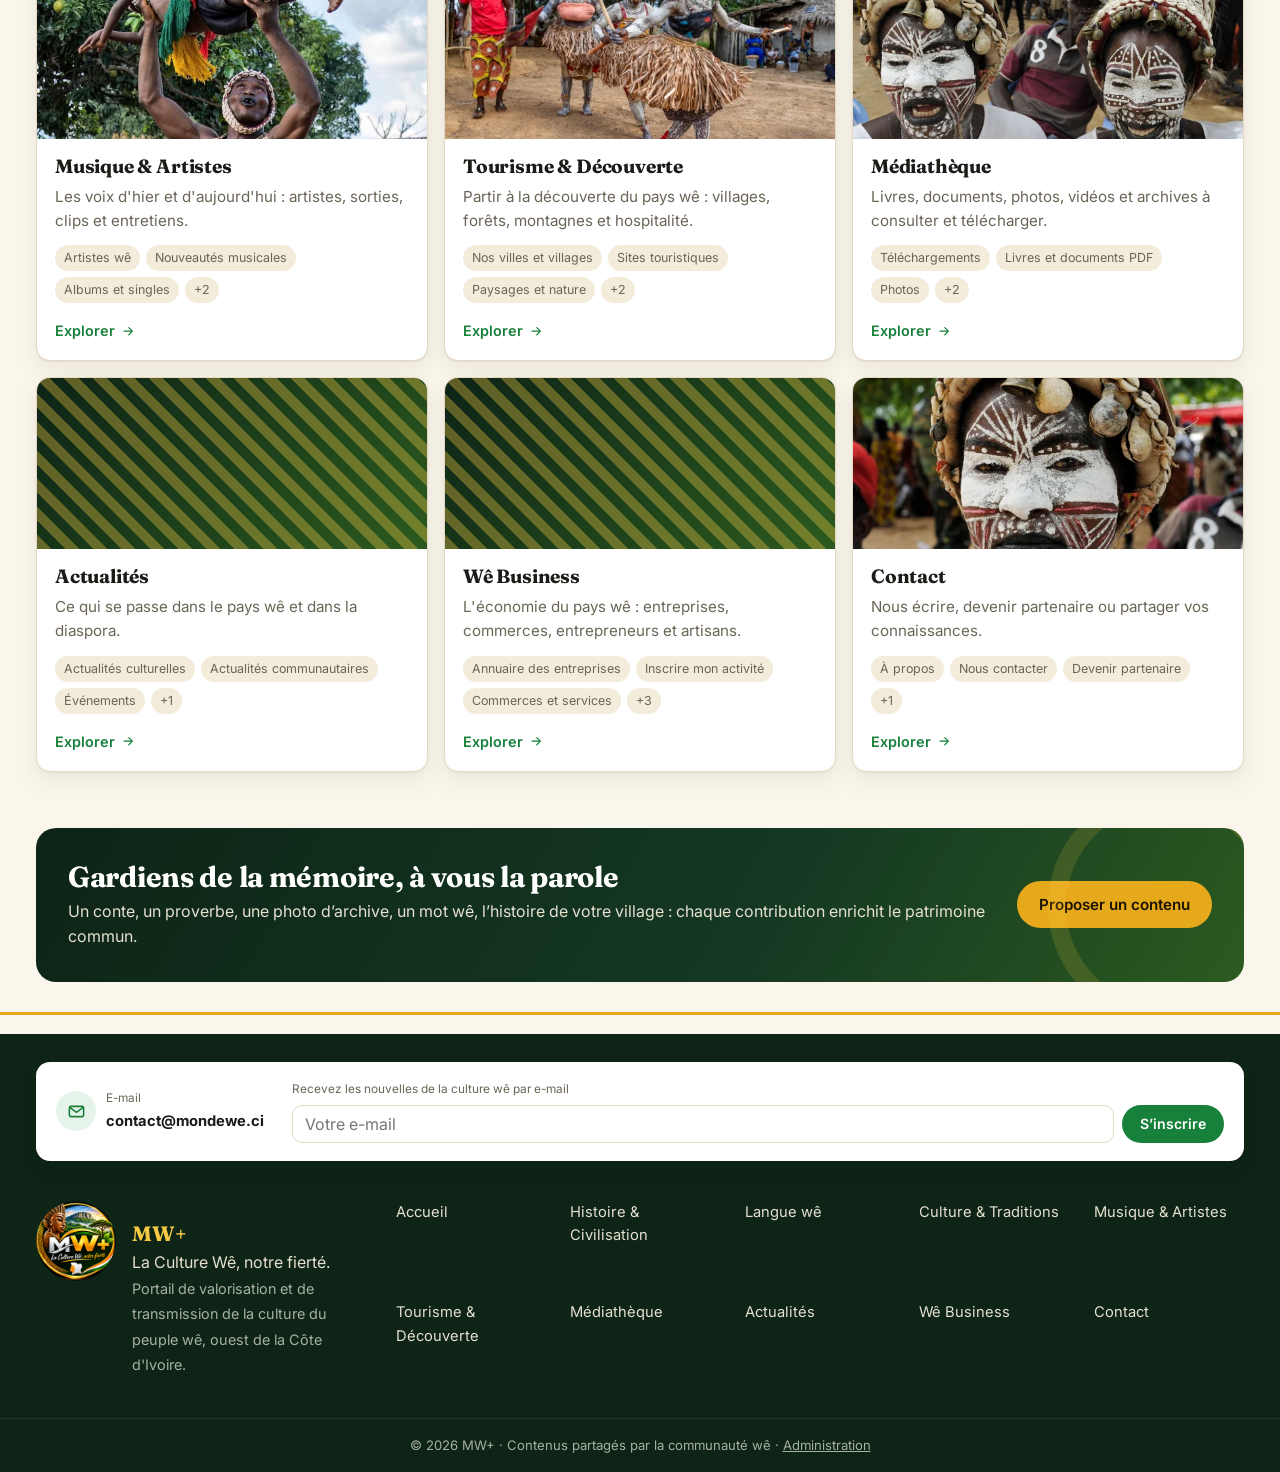
==== commit 0087b538: "Villes : fiche pilote de Duékoué (quartiers, secteurs, acteurs) - Page de chaque ville (#ville--duek" ====
--- a/index.html
+++ b/index.html
@@ -56,6 +56,7 @@
     <form name="contact" data-netlify="true" netlify-honeypot="bot-field"><input name="bot-field"><input name="nom"><input name="email"><input name="sujet"><textarea name="message"></textarea></form>
     <form name="partenaire" data-netlify="true" netlify-honeypot="bot-field"><input name="bot-field"><input name="structure"><input name="contact"><input name="email"><input name="telephone"><input name="partenariat"><input name="ville"><textarea name="projet"></textarea></form>
     <form name="contenu" data-netlify="true" netlify-honeypot="bot-field"><input name="bot-field"><input name="nom"><input name="contact"><input name="sujet"><input name="rubrique"><input name="village"><input name="source"><textarea name="contribution"></textarea><input name="accord"></form>
+    <form name="activite" data-netlify="true" netlify-honeypot="bot-field"><input name="bot-field"><input name="nom"><input name="secteur"><input name="ville"><input name="quartier"><input name="adresse"><input name="telephone"><input name="responsable"><input name="email"><textarea name="description"></textarea><input name="type"><input name="accord"></form>
     <form name="newsletter" data-netlify="true" netlify-honeypot="bot-field"><input name="bot-field"><input name="email"></form>
   </div>
 
--- a/styles.css
+++ b/styles.css
@@ -460,3 +460,44 @@
   .grid--rubriques { grid-template-columns: repeat(2, minmax(0, 1fr)); }
 }
 @media (max-width: 560px) { .grid--rubriques { grid-template-columns: minmax(0, 1fr); } }
+
+/* ===== Villes, quartiers, acteurs ===== */
+.villes-grid { grid-template-columns: repeat(auto-fill, minmax(220px, 1fr)); margin-top: 20px; }
+.ville-card__pin { width: 40px; height: 40px; border-radius: 50%; display: grid; place-items: center; color: #fff; background: linear-gradient(135deg, var(--orange), var(--brand)); }
+.ville-card__pin .ico { width: 20px; height: 20px; }
+.ville-card__stats { color: var(--text) !important; font-size: .9rem; }
+.ville { display: grid; gap: 14px; }
+.ville__stats { display: flex; flex-wrap: wrap; gap: 12px; align-items: center; }
+.ville__stats > div { background: var(--surface); border: 1px solid var(--line); border-radius: 12px; padding: 10px 16px; display: grid; min-width: 110px; }
+.ville__stats b { font: 800 1.6rem/1.1 var(--serif); color: var(--brand); font-variant-numeric: tabular-nums; }
+.ville__stats span { font-size: .8rem; color: var(--muted); }
+.ville__stats .btn { margin-left: auto; }
+.ville__h { font-size: 1.3rem; margin: 14px 0 0; }
+.ville__src { margin: 0; font-size: .82rem; color: var(--muted); }
+.qgrid, .sgrid { display: flex; flex-wrap: wrap; gap: 8px; }
+.qchip, .schip { font: 500 .88rem var(--sans); color: var(--text); background: var(--surface); border: 1px solid var(--line); border-radius: 999px; padding: 7px 14px; cursor: pointer; display: inline-flex; align-items: center; gap: 8px; }
+.qchip small { color: var(--muted); font-variant-numeric: tabular-nums; }
+.schip b { min-width: 22px; padding: 1px 7px; border-radius: 999px; background: var(--brand-soft); color: var(--brand); font-size: .76rem; text-align: center; font-variant-numeric: tabular-nums; }
+.schip.is-empty { color: var(--muted); }
+.schip.is-empty b { background: var(--surface-2); color: var(--muted); }
+.qchip:hover, .schip:hover { border-color: var(--brand); }
+.qchip[aria-pressed="true"], .schip[aria-pressed="true"] { background: var(--brand); border-color: var(--brand); color: var(--on-brand); }
+.qchip[aria-pressed="true"] small { color: var(--on-brand); }
+.schip[aria-pressed="true"] b { background: rgba(255,255,255,.25); color: var(--on-brand); }
+.acteurs { display: grid; grid-template-columns: repeat(auto-fill, minmax(270px, 1fr)); gap: 12px; }
+.acteur { background: var(--surface); border: 1px solid var(--line); border-radius: 12px; padding: 14px 16px; display: flex; flex-direction: column; gap: 6px; min-width: 0; }
+.acteur__top { display: flex; justify-content: space-between; align-items: center; gap: 8px; }
+.acteur .pill { font-size: .62rem; }
+.acteur h3 { font-family: var(--sans); font-size: 1rem; font-weight: 700; margin: 2px 0 0; }
+.acteur__act { margin: 0; color: var(--muted); font-size: .9rem; }
+.acteur__infos { list-style: none; margin: 0; padding: 0; display: grid; gap: 4px; font-size: .86rem; }
+.acteur__infos li { display: flex; gap: 6px; align-items: flex-start; }
+.acteur__infos .ico { margin-top: 3px; color: var(--brand); }
+.acteur__infos a { color: var(--text); font-weight: 600; }
+.acteur__desc { margin: 0; font-size: .82rem; color: var(--muted); }
+.acteur__src { margin: auto 0 0; padding-top: 6px; font-size: .74rem; color: var(--muted); border-top: 1px dashed var(--line); }
+.badge { font-size: .66rem; font-weight: 700; text-transform: uppercase; letter-spacing: .04em; padding: 3px 8px; border-radius: 999px; background: rgba(240,138,0,.14); color: #a85d00; }
+.badge--ok { background: var(--brand-soft); color: var(--brand); }
+@media (prefers-color-scheme: dark) { :root:not([data-theme="light"]) .badge:not(.badge--ok) { color: #ffb24d; } }
+:root[data-theme="dark"] .badge:not(.badge--ok) { color: #ffb24d; }
+@media (max-width: 560px) { .ville__stats > div { min-width: 0; flex: 1 1 30%; } .ville__stats .btn { margin-left: 0; width: 100%; justify-content: center; } }
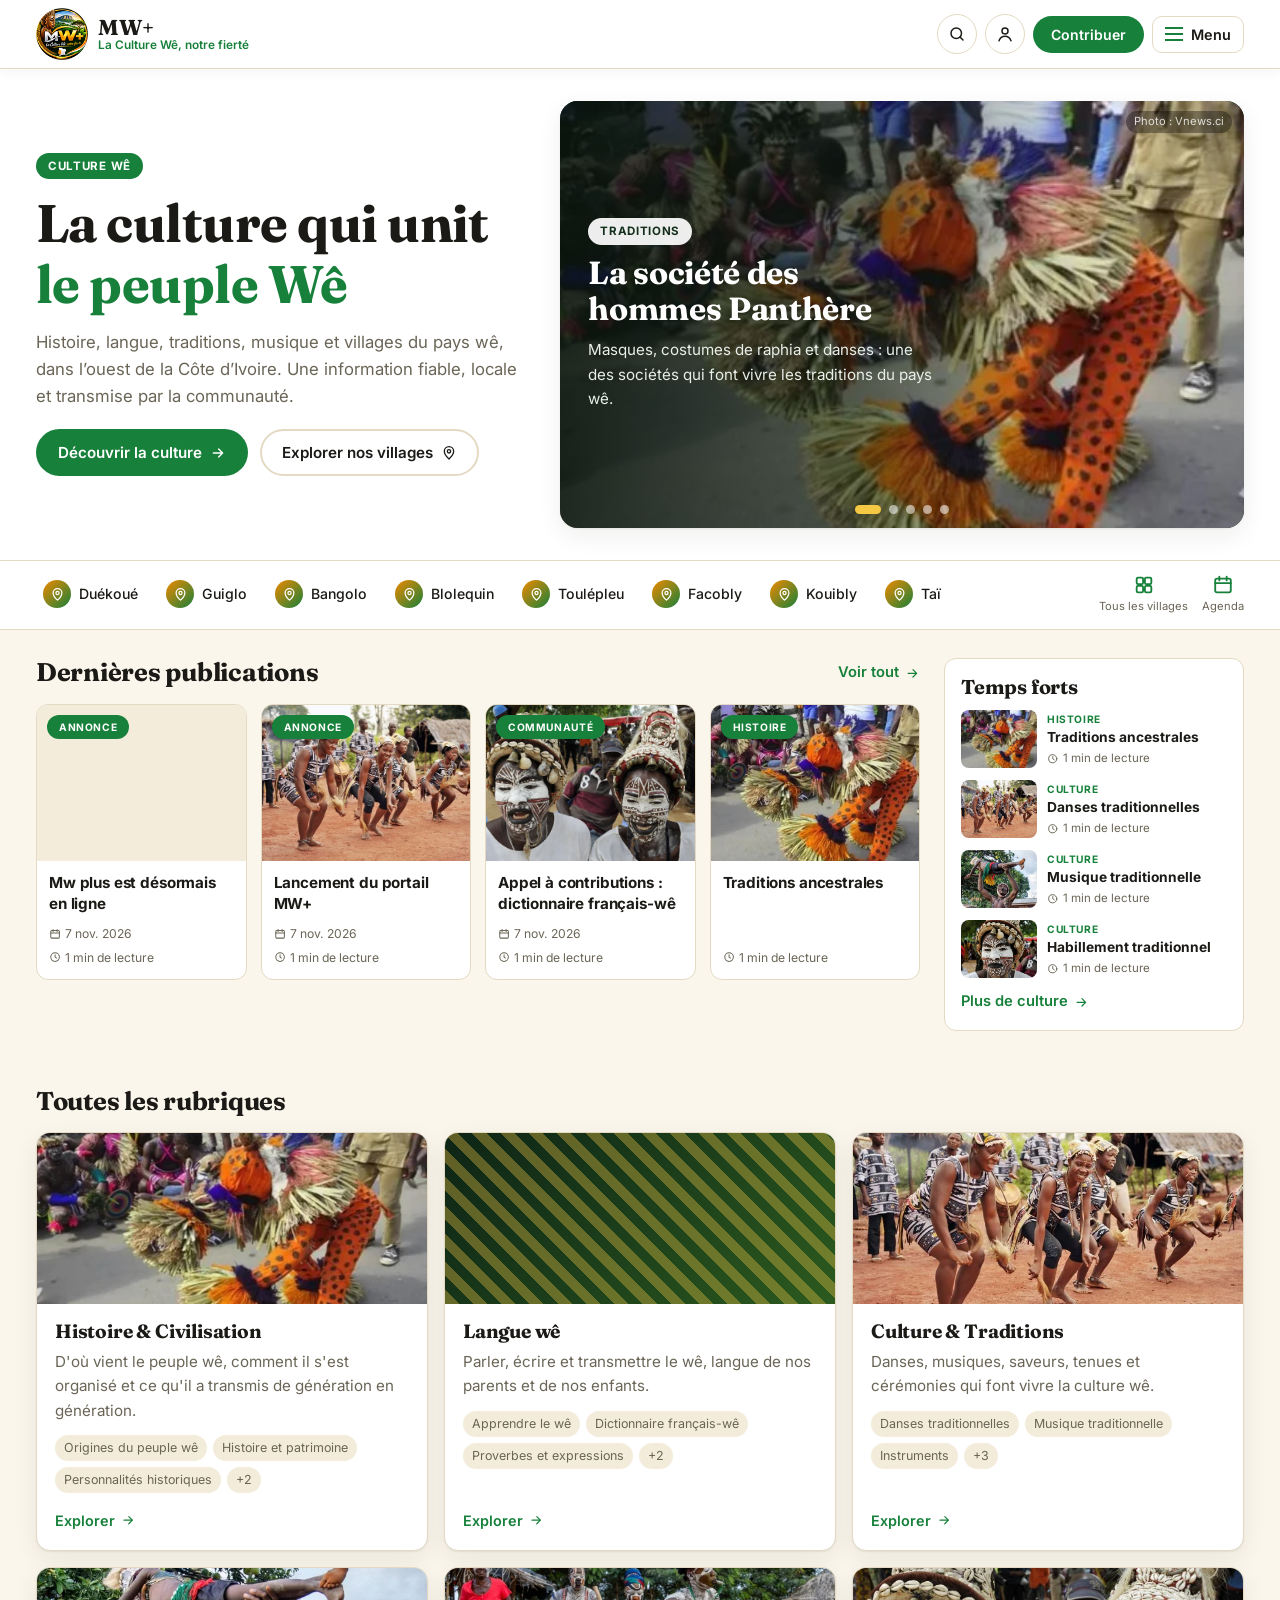
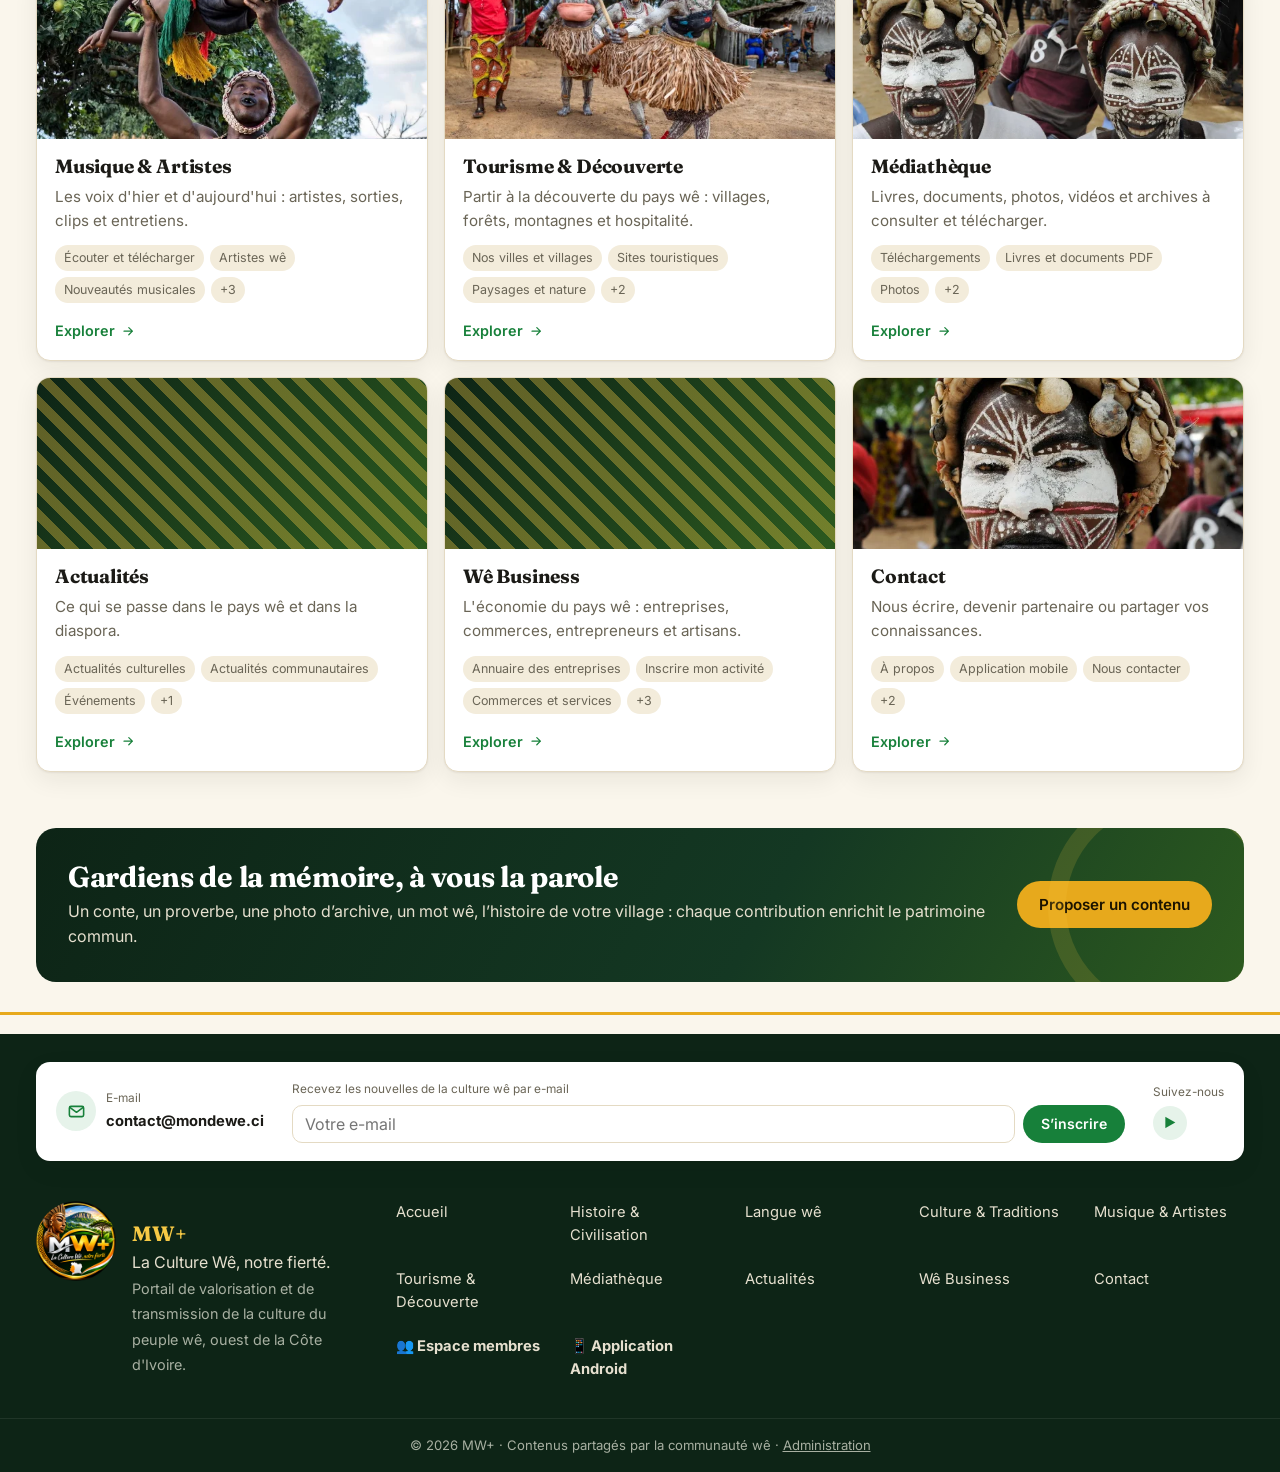
==== commit e451fb7c: "Espace membres : comptes, discussions, messages privés, propositions et modération - membres.js : Fi" ====
--- a/index.html
+++ b/index.html
@@ -29,6 +29,7 @@
       <nav id="nav" class="nav" aria-label="Menu principal"></nav>
       <div class="topbar__actions">
         <a class="icon-btn" href="#recherche" aria-label="Rechercher sur le site"><svg viewBox="0 0 24 24" aria-hidden="true"><circle cx="11" cy="11" r="7"/><path d="m20 20-4-4"/></svg></a>
+        <a class="icon-btn" id="btn-compte" href="#membres--compte" aria-label="Espace membres : se connecter"><svg viewBox="0 0 24 24" aria-hidden="true"><circle cx="12" cy="8" r="4"/><path d="M4 21c1.5-4 4.5-6 8-6s6.5 2 8 6"/></svg></a>
         <a class="btn btn--brand btn--sm topbar__cta" href="#contact--proposer">Contribuer</a>
         <button class="menu-btn" aria-expanded="false" aria-controls="nav" type="button">
           <span class="menu-btn__bars" aria-hidden="true"></span><span class="menu-btn__label">Menu</span>
@@ -57,9 +58,11 @@
     <form name="partenaire" data-netlify="true" netlify-honeypot="bot-field"><input name="bot-field"><input name="structure"><input name="contact"><input name="email"><input name="telephone"><input name="partenariat"><input name="ville"><textarea name="projet"></textarea></form>
     <form name="contenu" data-netlify="true" netlify-honeypot="bot-field"><input name="bot-field"><input name="nom"><input name="contact"><input name="sujet"><input name="rubrique"><input name="village"><input name="source"><textarea name="contribution"></textarea><input name="accord"></form>
     <form name="activite" data-netlify="true" netlify-honeypot="bot-field"><input name="bot-field"><input name="nom"><input name="secteur"><input name="ville"><input name="quartier"><input name="adresse"><input name="telephone"><input name="responsable"><input name="email"><textarea name="description"></textarea><input name="type"><input name="accord"></form>
+    <form name="proposition" data-netlify="true" netlify-honeypot="bot-field"><input name="bot-field"><input name="type"><input name="titre"><input name="auteur"></form>
     <form name="newsletter" data-netlify="true" netlify-honeypot="bot-field"><input name="bot-field"><input name="email"></form>
   </div>
 
   <script src="app.js"></script>
+  <script src="membres.js"></script>
 </body>
 </html>
--- a/styles.css
+++ b/styles.css
@@ -501,3 +501,90 @@
 @media (prefers-color-scheme: dark) { :root:not([data-theme="light"]) .badge:not(.badge--ok) { color: #ffb24d; } }
 :root[data-theme="dark"] .badge:not(.badge--ok) { color: #ffb24d; }
 @media (max-width: 560px) { .ville__stats > div { min-width: 0; flex: 1 1 30%; } .ville__stats .btn { margin-left: 0; width: 100%; justify-content: center; } }
+.acteur__fix { display: inline-flex; align-items: center; gap: 6px; align-self: flex-start; margin-top: 2px; padding: 5px 10px; border-radius: 999px; border: 1px dashed var(--brand); color: var(--brand); font-size: .8rem; font-weight: 600; text-decoration: none; }
+.acteur__fix:hover { background: var(--brand-soft); }
+.form__intro { margin: 0; padding: 10px 14px; border-radius: 10px; background: var(--brand-soft); }
+
+/* Application mobile */
+.appli { display: flex; gap: 18px; align-items: center; flex-wrap: wrap; background: var(--surface); border: 1px solid var(--line); border-radius: 14px; padding: 18px; }
+.appli img { width: 96px; height: 96px; }
+.appli h2 { margin: 0 0 4px; }
+.appli p { margin: 0 0 12px; }
+.etapes { display: grid; gap: 10px; padding-left: 22px; }
+.etapes li { padding-left: 4px; }
+
+/* Musique */
+.titres { display: grid; gap: 12px; }
+.titre { display: grid; grid-template-columns: 88px minmax(0, 1fr); gap: 14px; background: var(--surface); border: 1px solid var(--line); border-radius: 12px; padding: 12px; }
+.titre img, .titre__note { width: 88px; height: 88px; border-radius: 10px; object-fit: cover; }
+.titre__note { display: grid; place-items: center; font-size: 2.2rem; color: var(--gold-2); background: linear-gradient(135deg, var(--forest), #2c5a1f); }
+.titre h3 { font-family: var(--sans); font-size: 1rem; margin: 0; }
+.titre p { margin: 2px 0 8px; color: var(--muted); font-size: .86rem; }
+.titre audio { width: 100%; height: 40px; }
+.titre__actions { display: flex; flex-wrap: wrap; gap: 8px; margin-top: 8px; }
+.titre details { margin-top: 8px; font-size: .9rem; }
+@media (max-width: 480px) { .titre { grid-template-columns: 56px minmax(0, 1fr); } .titre img, .titre__note { width: 56px; height: 56px; font-size: 1.5rem; } }
+.yt { position: relative; display: block; width: 100%; padding: 0; border: 0; border-radius: 10px; overflow: hidden; cursor: pointer; aspect-ratio: 16 / 9; max-width: 100%; background: #000; }
+.yt img { width: 100%; height: 100%; object-fit: cover; opacity: .85; }
+.yt__play { position: absolute; left: 50%; top: 50%; transform: translate(-50%, -50%); background: var(--brand); color: #fff; font: 700 .95rem var(--sans); padding: 10px 18px; border-radius: 999px; box-shadow: 0 4px 14px rgba(0,0,0,.35); }
+.yt:hover .yt__play { filter: brightness(1.1); }
+.yt__frame { width: 100%; aspect-ratio: 16 / 9; border: 0; border-radius: 10px; max-width: 100%; }
+
+/* ===== Espace membres ===== */
+#btn-compte.is-connecte { background: var(--brand); border-color: var(--brand); color: var(--on-brand); }
+.membres { display: grid; gap: 16px; }
+.onglets { display: flex; gap: 6px; overflow-x: auto; border-bottom: 1px solid var(--line); scrollbar-width: none; }
+.onglets a { padding: 10px 14px; white-space: nowrap; color: var(--muted); text-decoration: none; font-weight: 600; font-size: .92rem; border-bottom: 3px solid transparent; }
+.onglets a[aria-current="page"] { color: var(--brand); border-bottom-color: var(--brand); }
+.mb__duo { display: grid; grid-template-columns: repeat(auto-fit, minmax(min(100%, 340px), 1fr)); gap: 16px; align-items: start; }
+.mb__duo h2, .form h2 { font-size: 1.25rem; margin: 0; }
+.mb__msg { margin: 0; color: var(--brand); font-weight: 600; font-size: .9rem; }
+.mb__msg:empty { display: none; }
+.case { display: flex !important; gap: 8px; align-items: flex-start; font-weight: 400 !important; font-size: .88rem !important; }
+.ou { text-align: center; color: var(--muted); margin: 0; font-size: .85rem; }
+.btn--google { justify-content: center; }
+.carte-profil { display: flex; gap: 14px; align-items: center; flex-wrap: wrap; background: var(--surface); border: 1px solid var(--line); border-radius: 14px; padding: 16px; }
+.carte-profil h2 { margin: 0; font-size: 1.3rem; }
+.carte-profil p { margin: 0; }
+.carte-profil .btn { margin-left: auto; }
+.avatar { width: 52px; height: 52px; border-radius: 50%; display: grid; place-items: center; font: 800 1.4rem var(--serif); color: #fff; background: linear-gradient(135deg, var(--orange), var(--brand)); flex-shrink: 0; }
+.raccourcis { display: grid; grid-template-columns: repeat(auto-fit, minmax(200px, 1fr)); gap: 12px; }
+.raccourcis h3 { font-size: 1.05rem; }
+.liste-props { list-style: none; padding: 0; margin: 0; display: grid; gap: 8px; }
+.salons { display: flex; gap: 8px; overflow-x: auto; padding-bottom: 4px; scrollbar-width: none; }
+.salons .qchip { white-space: nowrap; }
+.chat { display: grid; grid-template-rows: minmax(0, 1fr) auto; height: min(70vh, 640px); background: var(--surface); border: 1px solid var(--line); border-radius: 14px; overflow: hidden; }
+.chat__fil { overflow-y: auto; padding: 14px; display: flex; flex-direction: column; gap: 10px; }
+.chat__vide { margin: auto; text-align: center; }
+.chat__err { color: #b42318; font-size: .85rem; margin: 0; }
+.msg { max-width: 85%; align-self: flex-start; background: var(--bg); border: 1px solid var(--line); border-radius: 14px 14px 14px 4px; padding: 8px 12px; }
+.msg--moi { align-self: flex-end; background: var(--brand-soft); border-color: transparent; border-radius: 14px 14px 4px 14px; }
+.msg__tete { font-size: .76rem; color: var(--muted); }
+.msg__tete b { color: var(--text); }
+.msg__tete time { margin-left: 4px; }
+.msg__texte { margin: 2px 0 0; white-space: pre-wrap; overflow-wrap: anywhere; }
+.msg__actions { display: flex; gap: 10px; flex-wrap: wrap; }
+.msg__actions:empty { display: none; }
+.lien { background: none; border: 0; padding: 2px 0; color: var(--brand); font: 600 .75rem var(--sans); cursor: pointer; }
+.chat__saisie { display: flex; gap: 8px; padding: 10px; border-top: 1px solid var(--line); background: var(--surface); }
+.chat__saisie textarea { resize: none; min-height: 44px; max-height: 120px; }
+.prives { display: grid; grid-template-columns: 260px minmax(0, 1fr); gap: 14px; align-items: start; }
+.prives__liste { display: grid; gap: 8px; }
+.conv { display: grid; gap: 2px; text-align: left; background: var(--surface); border: 1px solid var(--line); border-radius: 12px; padding: 10px 12px; cursor: pointer; font: inherit; color: var(--text); }
+.conv span { color: var(--muted); font-size: .84rem; overflow: hidden; text-overflow: ellipsis; white-space: nowrap; }
+.conv.is-on { border-color: var(--brand); background: var(--brand-soft); }
+.apercu { display: flex; gap: 10px; align-items: center; }
+.apercu img { width: 120px; border-radius: 8px; }
+.prop { display: grid; grid-template-columns: 120px minmax(0, 1fr); gap: 12px; background: var(--surface); border: 1px solid var(--line); border-radius: 12px; padding: 12px; margin-bottom: 10px; }
+.prop img { width: 120px; border-radius: 8px; }
+.prop__ico { font-size: 2rem; text-align: center; }
+.prop h3 { font-family: var(--sans); font-size: 1rem; margin: 0; }
+.prop p { margin: 4px 0; font-size: .9rem; }
+.agenda { margin-top: 28px; }
+@media (max-width: 760px) {
+  .prives { grid-template-columns: minmax(0, 1fr); }
+  .prop { grid-template-columns: 72px minmax(0, 1fr); }
+  .prop img { width: 72px; }
+  .carte-profil .btn { margin-left: 0; }
+}
+.membres > *, .mb > *, .chat, .chat__fil { min-width: 0; }
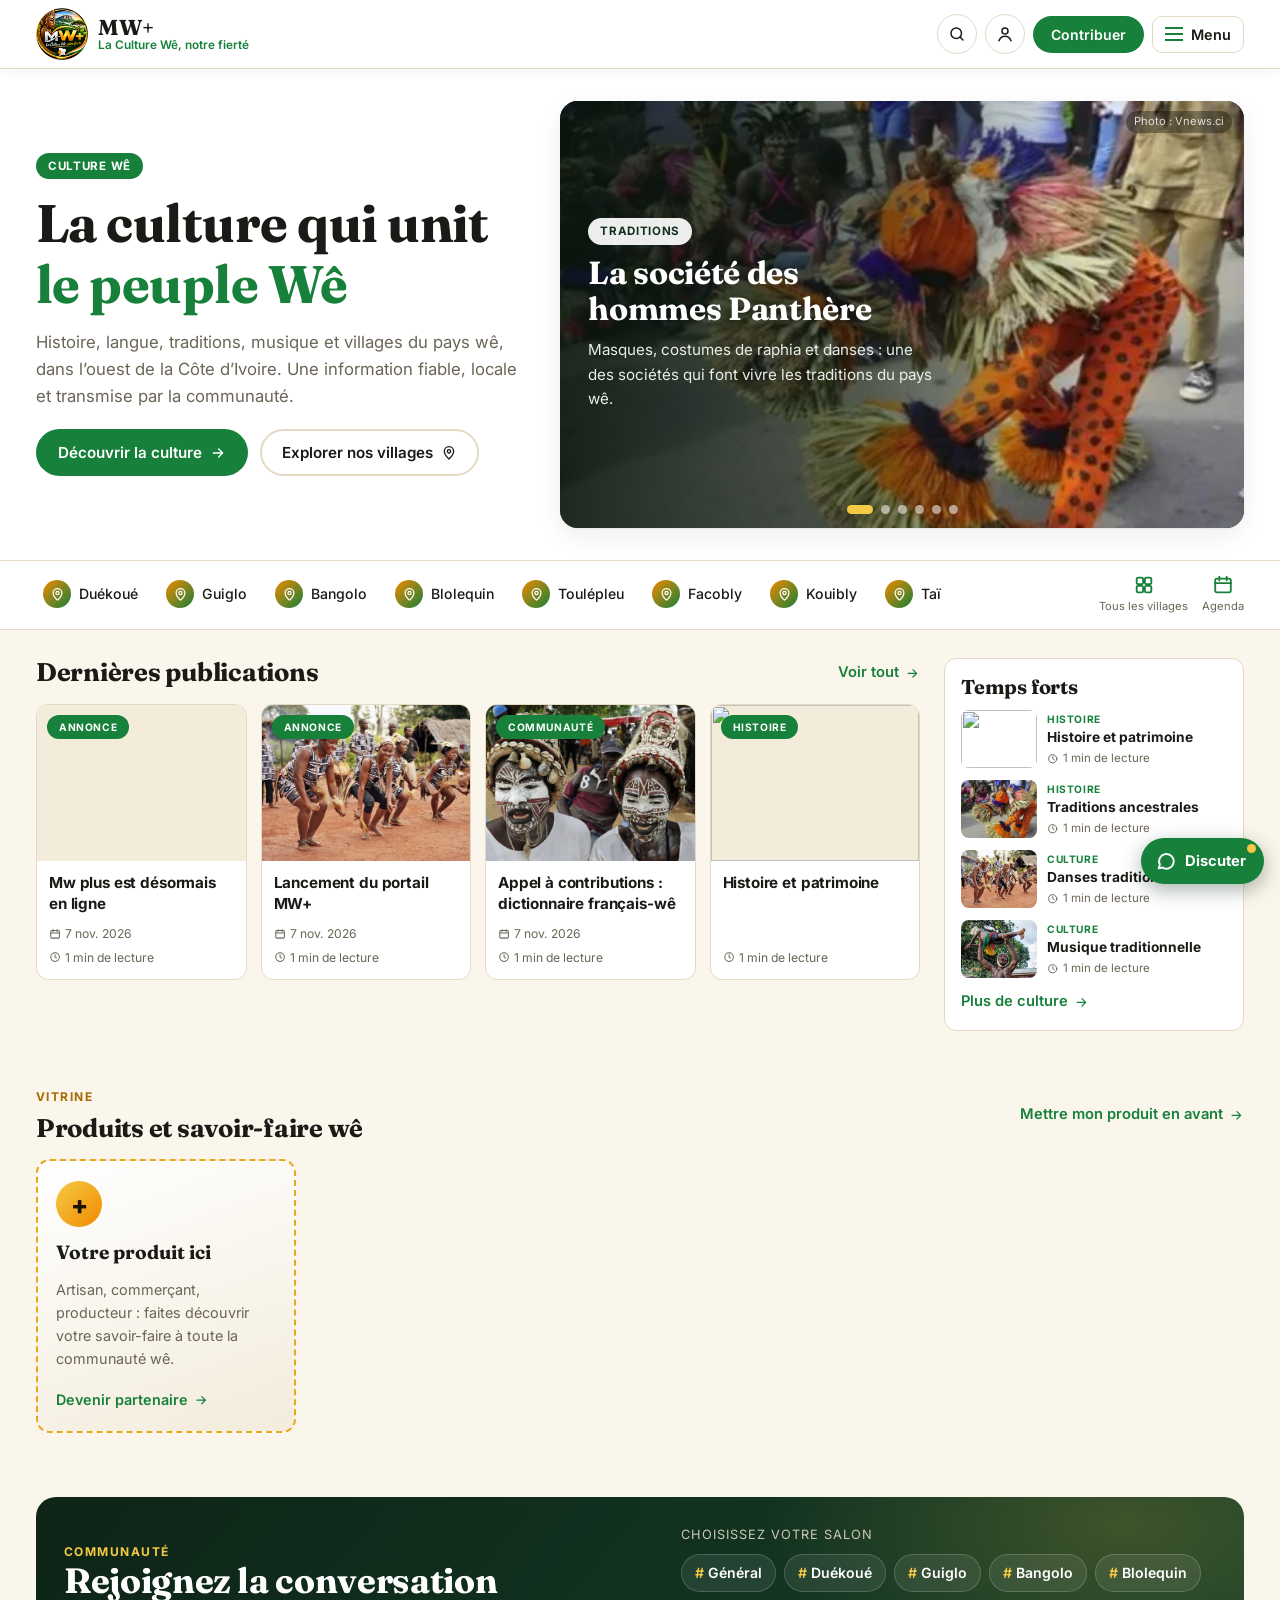
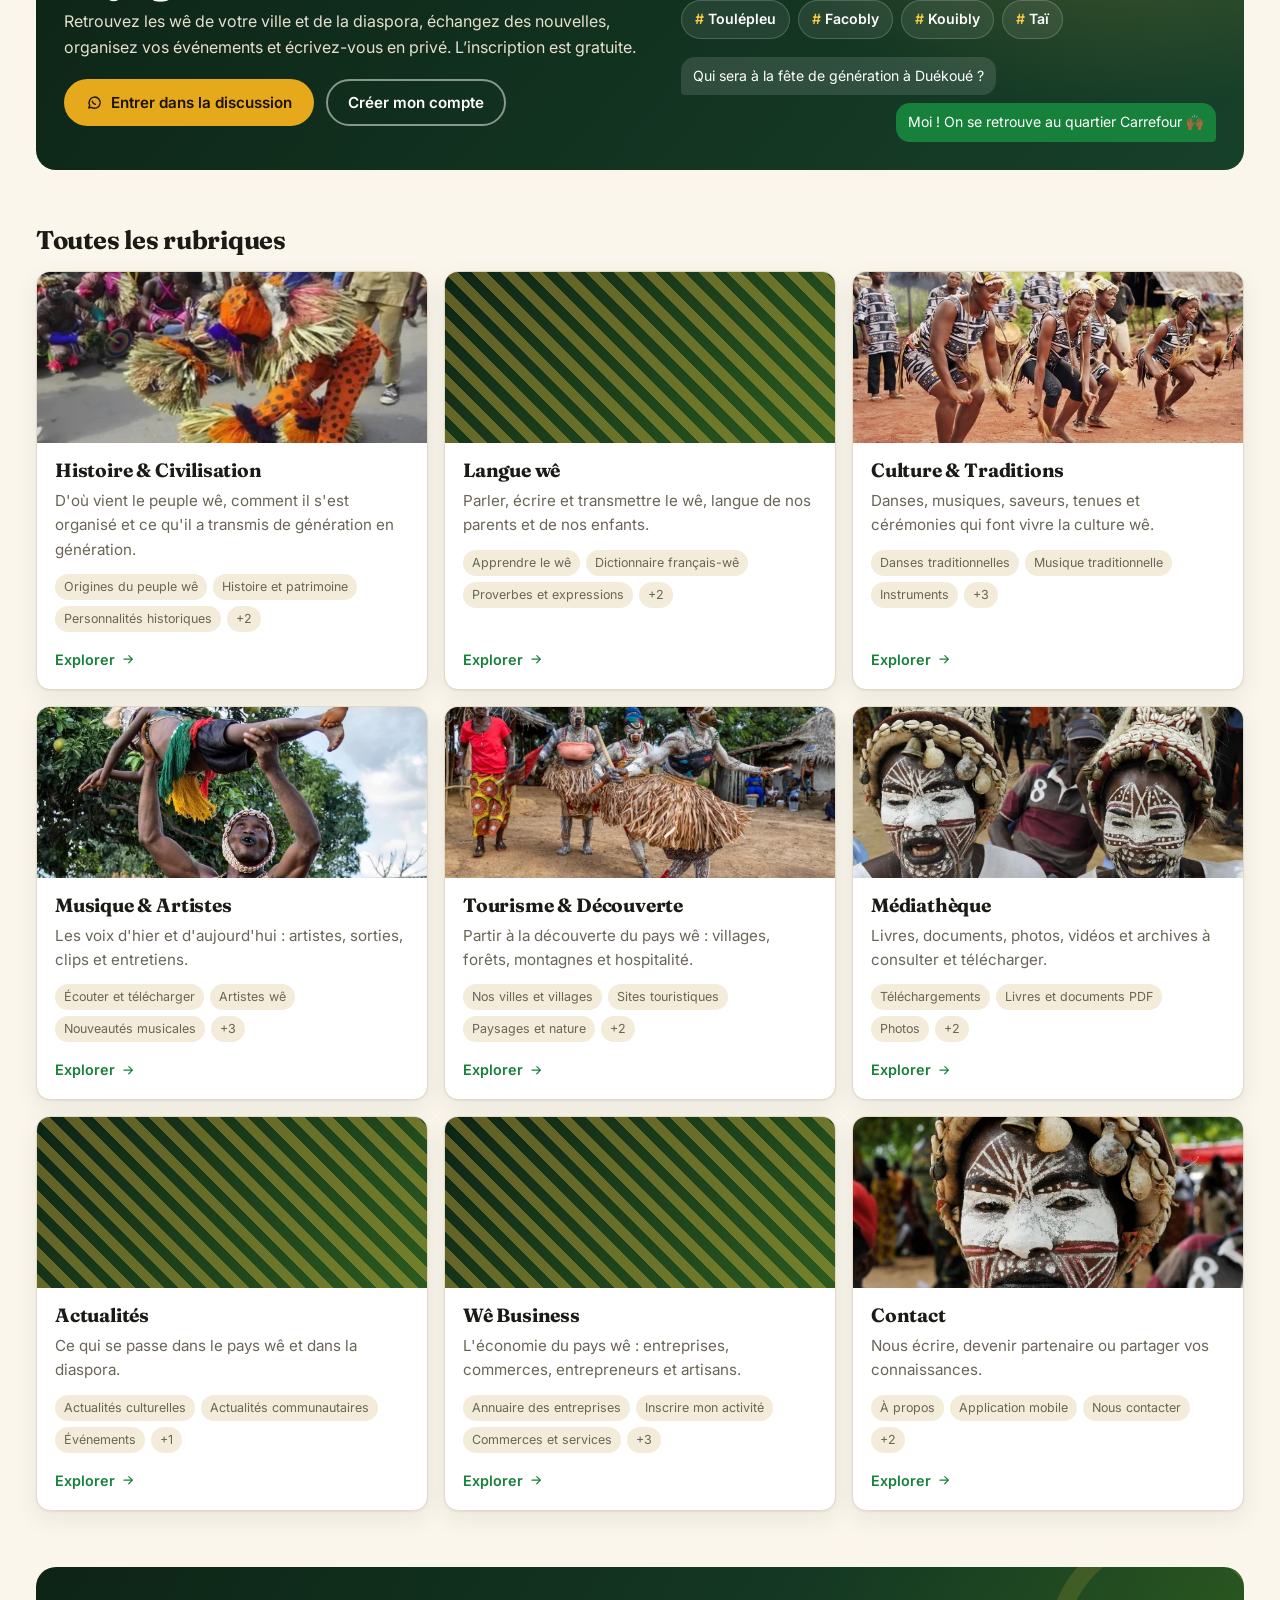
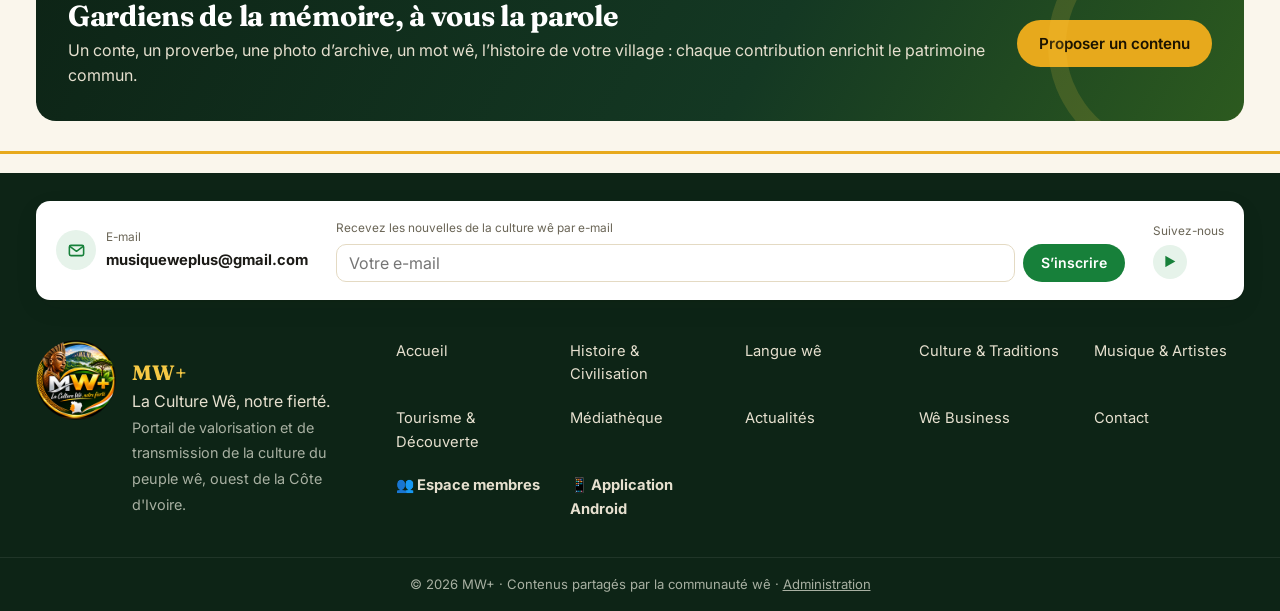
==== commit 77407f12: "Accueil : vitrine des produits mis en avant et invitation au chat - Vitrine « Produits et savoir-fai" ====
--- a/index.html
+++ b/index.html
@@ -7,8 +7,14 @@
   <meta name="description" content="MW+ — La Culture Wê, notre fierté. Histoire, langue, traditions, musique, tourisme, médiathèque, actualités et annuaire du peuple wê de Côte d'Ivoire.">
   <meta name="theme-color" content="#17703a">
   <meta property="og:title" content="MW+ · Portail culturel wê">
-  <meta property="og:description" content="La Culture Wê, notre fierté.">
-  <meta property="og:image" content="assets/logo-512.png">
+  <meta property="og:description" content="La Culture Wê, notre fierté : histoire, langue, traditions, musique, villes et communauté du peuple wê de Côte d'Ivoire.">
+  <meta property="og:image" content="https://mw-pluss.netlify.app/assets/logo-512.png">
+  <meta property="og:image:width" content="512">
+  <meta property="og:image:height" content="512">
+  <meta property="og:url" content="https://mw-pluss.netlify.app/">
+  <meta property="og:type" content="website">
+  <meta property="og:locale" content="fr_FR">
+  <meta property="og:site_name" content="MW+">
   <link rel="icon" type="image/png" href="assets/logo-96.png">
   <link rel="apple-touch-icon" href="assets/logo-192.png">
   <link rel="manifest" href="manifest.webmanifest">
@@ -40,6 +46,10 @@
 
   <main id="main" tabindex="-1"></main>
 
+  <a class="chat-fab" id="chat-fab" href="#membres--discussions" aria-label="Discuter avec la communauté">
+    <svg viewBox="0 0 24 24" aria-hidden="true"><path d="M4 20l1.3-3.9A8 8 0 1 1 8 19.1z"/></svg><span>Discuter</span>
+  </a>
+
   <footer class="footer">
     <div class="wrap"><div class="contactbar" id="contactbar"></div></div>
     <div class="footer__inner">
--- a/styles.css
+++ b/styles.css
@@ -588,3 +588,51 @@
   .carte-profil .btn { margin-left: 0; }
 }
 .membres > *, .mb > *, .chat, .chat__fil { min-width: 0; }
+.figure figcaption { font-size: .76rem; color: var(--muted); margin-top: 6px; }
+.figure figcaption a { color: inherit; }
+
+/* ===== Vitrine ===== */
+.vitrine { display: grid; grid-auto-flow: column; grid-auto-columns: minmax(230px, 260px); gap: 14px; overflow-x: auto; padding-bottom: 8px; scroll-snap-type: x mandatory; scrollbar-width: thin; }
+.produit { scroll-snap-align: start; display: flex; flex-direction: column; background: var(--surface); border: 1px solid var(--line); border-radius: 14px; overflow: hidden; color: var(--text); text-decoration: none; min-width: 0; }
+.produit img, .produit__img-vide { width: 100%; aspect-ratio: 4 / 3; object-fit: cover; max-width: 100%; }
+.produit__img-vide { display: grid; place-items: center; font-size: 2rem; color: var(--gold-2); background: linear-gradient(135deg, var(--forest), #2c5a1f); }
+.produit__corps { padding: 12px 14px 14px; display: flex; flex-direction: column; gap: 4px; flex: 1; }
+.produit h3 { font-family: var(--sans); font-size: 1rem; margin: 2px 0 0; }
+.produit p { margin: 0; font-size: .88rem; }
+.produit__pied { margin-top: auto; padding-top: 10px; display: flex; justify-content: space-between; align-items: center; gap: 8px; }
+.produit__prix { color: var(--brand); font-variant-numeric: tabular-nums; }
+.produit--appel { border: 2px dashed var(--gold); background: linear-gradient(160deg, var(--surface), var(--surface-2)); padding: 20px 18px; gap: 10px; justify-content: center; }
+.produit--appel b { font-family: var(--serif); font-size: 1.2rem; }
+.produit--appel span { font-size: .9rem; color: var(--muted); }
+.produit--appel .card__more { color: var(--brand); font-weight: 600; }
+.produit__plus { width: 46px; height: 46px; border-radius: 50%; display: grid; place-items: center; font: 800 1.6rem var(--sans); color: #1b1300 !important; background: linear-gradient(135deg, var(--gold-2), var(--orange)); }
+a.produit--appel:hover { border-color: var(--brand); }
+
+/* ===== Invitation au chat ===== */
+.invite-chat { display: grid; grid-template-columns: minmax(0, 1.1fr) minmax(0, 1fr); gap: 28px; align-items: center; border-radius: 20px; padding: 28px; color: #fff;
+  background: radial-gradient(600px 300px at 90% 10%, rgba(246,201,69,.18), transparent 60%), linear-gradient(130deg, var(--forest) 0%, #17402a 100%); }
+.invite-chat .eyebrow { color: var(--gold-2); }
+.invite-chat h2 { font-size: clamp(1.6rem, 3vw, 2.2rem); margin: 0 0 8px; }
+.invite-chat p { color: #e6e0cf; margin: 0; }
+.invite-chat .hero__actions { margin-top: 18px; }
+.invite-chat .btn .ico { width: 1.1em; height: 1.1em; }
+.invite-chat__label { font-size: .8rem; text-transform: uppercase; letter-spacing: .08em; color: #cfc8b4 !important; margin-bottom: 8px !important; }
+.invite-chat__liste { display: flex; flex-wrap: wrap; gap: 8px; }
+.salon-chip { display: inline-flex; gap: 4px; align-items: center; padding: 7px 13px; border-radius: 999px; background: rgba(255,255,255,.08); border: 1px solid rgba(255,255,255,.18); color: #fff; text-decoration: none; font-size: .88rem; font-weight: 600; }
+.salon-chip span { color: var(--gold-2); }
+.salon-chip:hover { background: rgba(246,201,69,.18); border-color: var(--gold-2); }
+.bulles { display: grid; gap: 8px; margin-top: 18px; }
+.bulle { justify-self: start; max-width: 85%; background: rgba(255,255,255,.12); padding: 8px 12px; border-radius: 14px 14px 14px 4px; font-size: .88rem; }
+.bulle--moi { justify-self: end; background: var(--brand); border-radius: 14px 14px 4px 14px; }
+@media (max-width: 860px) { .invite-chat { grid-template-columns: minmax(0, 1fr); padding: 22px; } }
+
+/* Bouton flottant de discussion */
+.chat-fab { position: fixed; z-index: 40; right: calc(16px + env(safe-area-inset-right, 0px)); bottom: calc(16px + env(safe-area-inset-bottom, 0px));
+  display: inline-flex; align-items: center; gap: 8px; padding: 12px 18px 12px 14px; border-radius: 999px; background: var(--brand); color: #fff;
+  font: 700 .92rem var(--sans); text-decoration: none; box-shadow: 0 6px 20px rgba(10, 40, 20, .35); transition: transform .15s; }
+.chat-fab svg { width: 22px; height: 22px; fill: none; stroke: currentColor; stroke-width: 2; stroke-linejoin: round; }
+.chat-fab:hover { transform: translateY(-2px); }
+.chat-fab::after { content: ""; position: absolute; top: 6px; right: 8px; width: 9px; height: 9px; border-radius: 50%; background: var(--gold-2); box-shadow: 0 0 0 2px var(--brand); }
+body.sur-membres .chat-fab { display: none; }
+@media (max-width: 520px) { .chat-fab span { display: none; } .chat-fab { padding: 14px; } }
+.produit--appel .produit__plus { font-size: 1.6rem; line-height: 1; }
